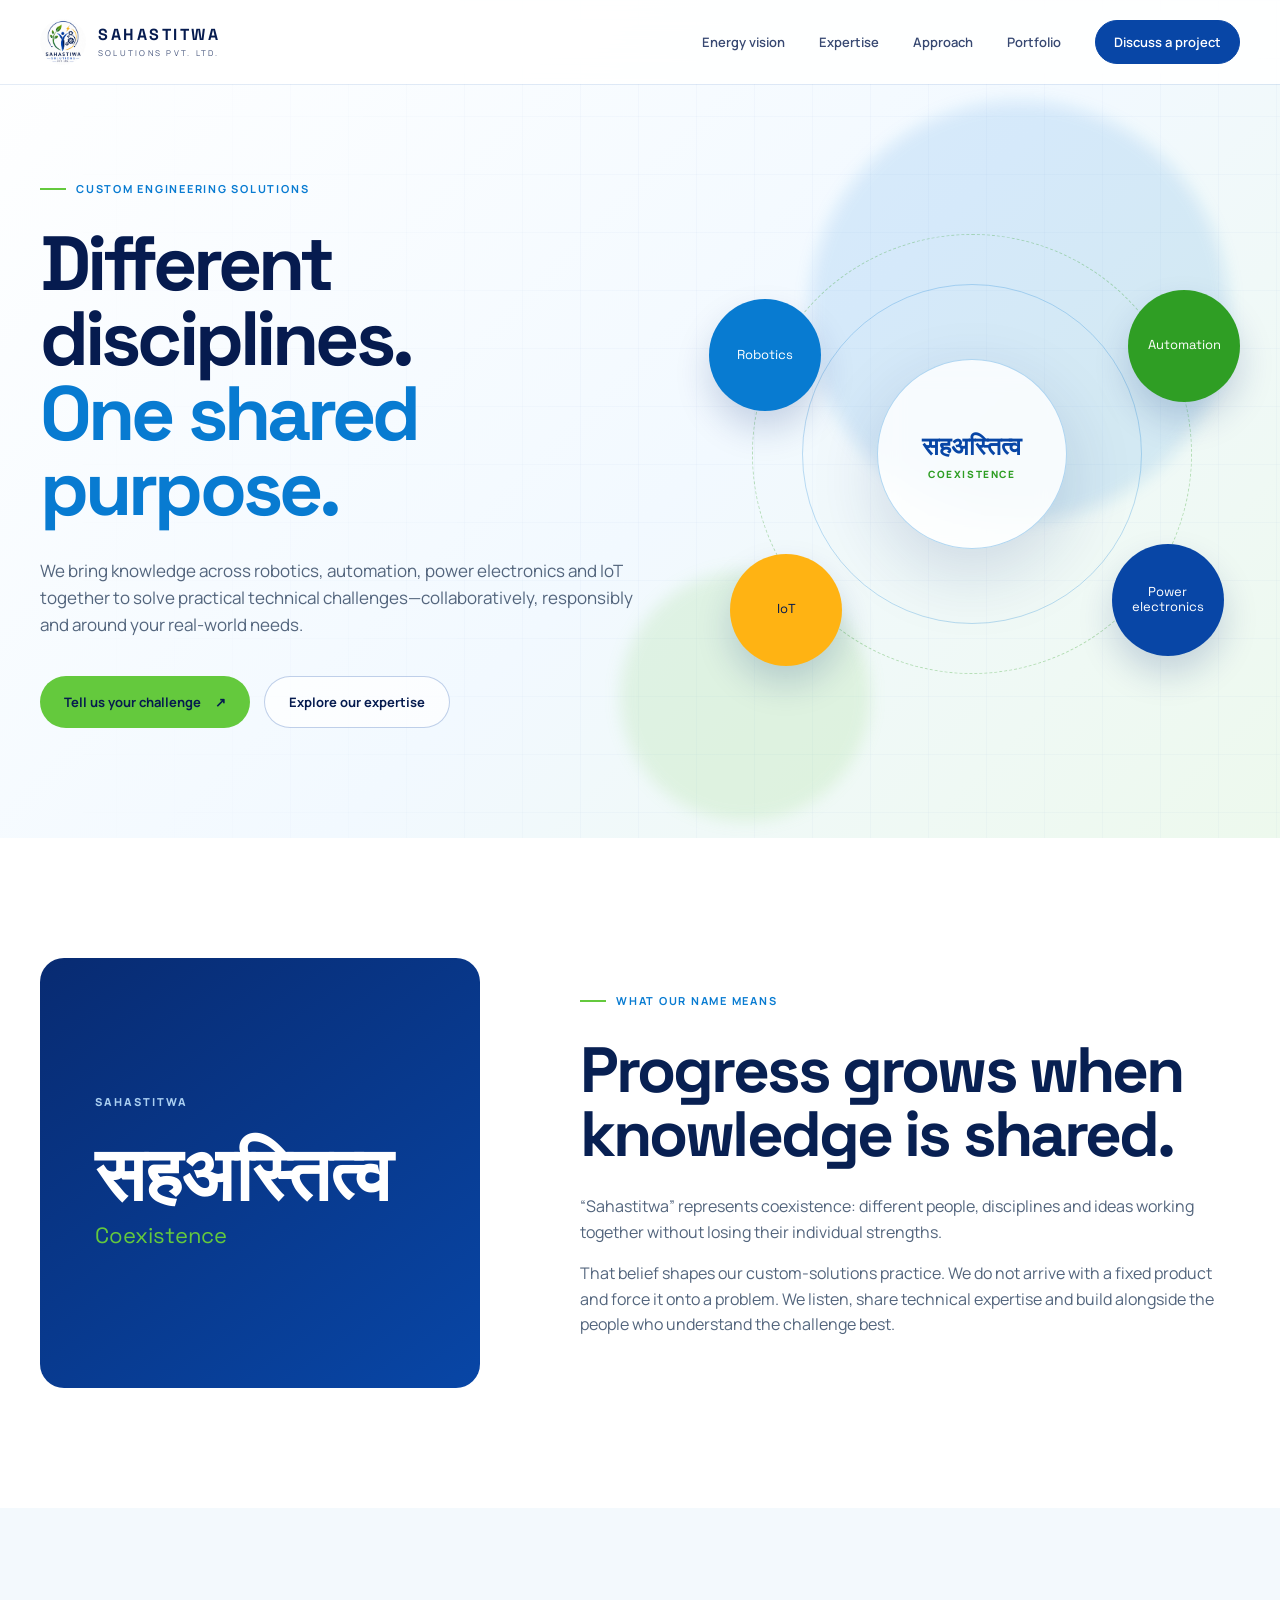
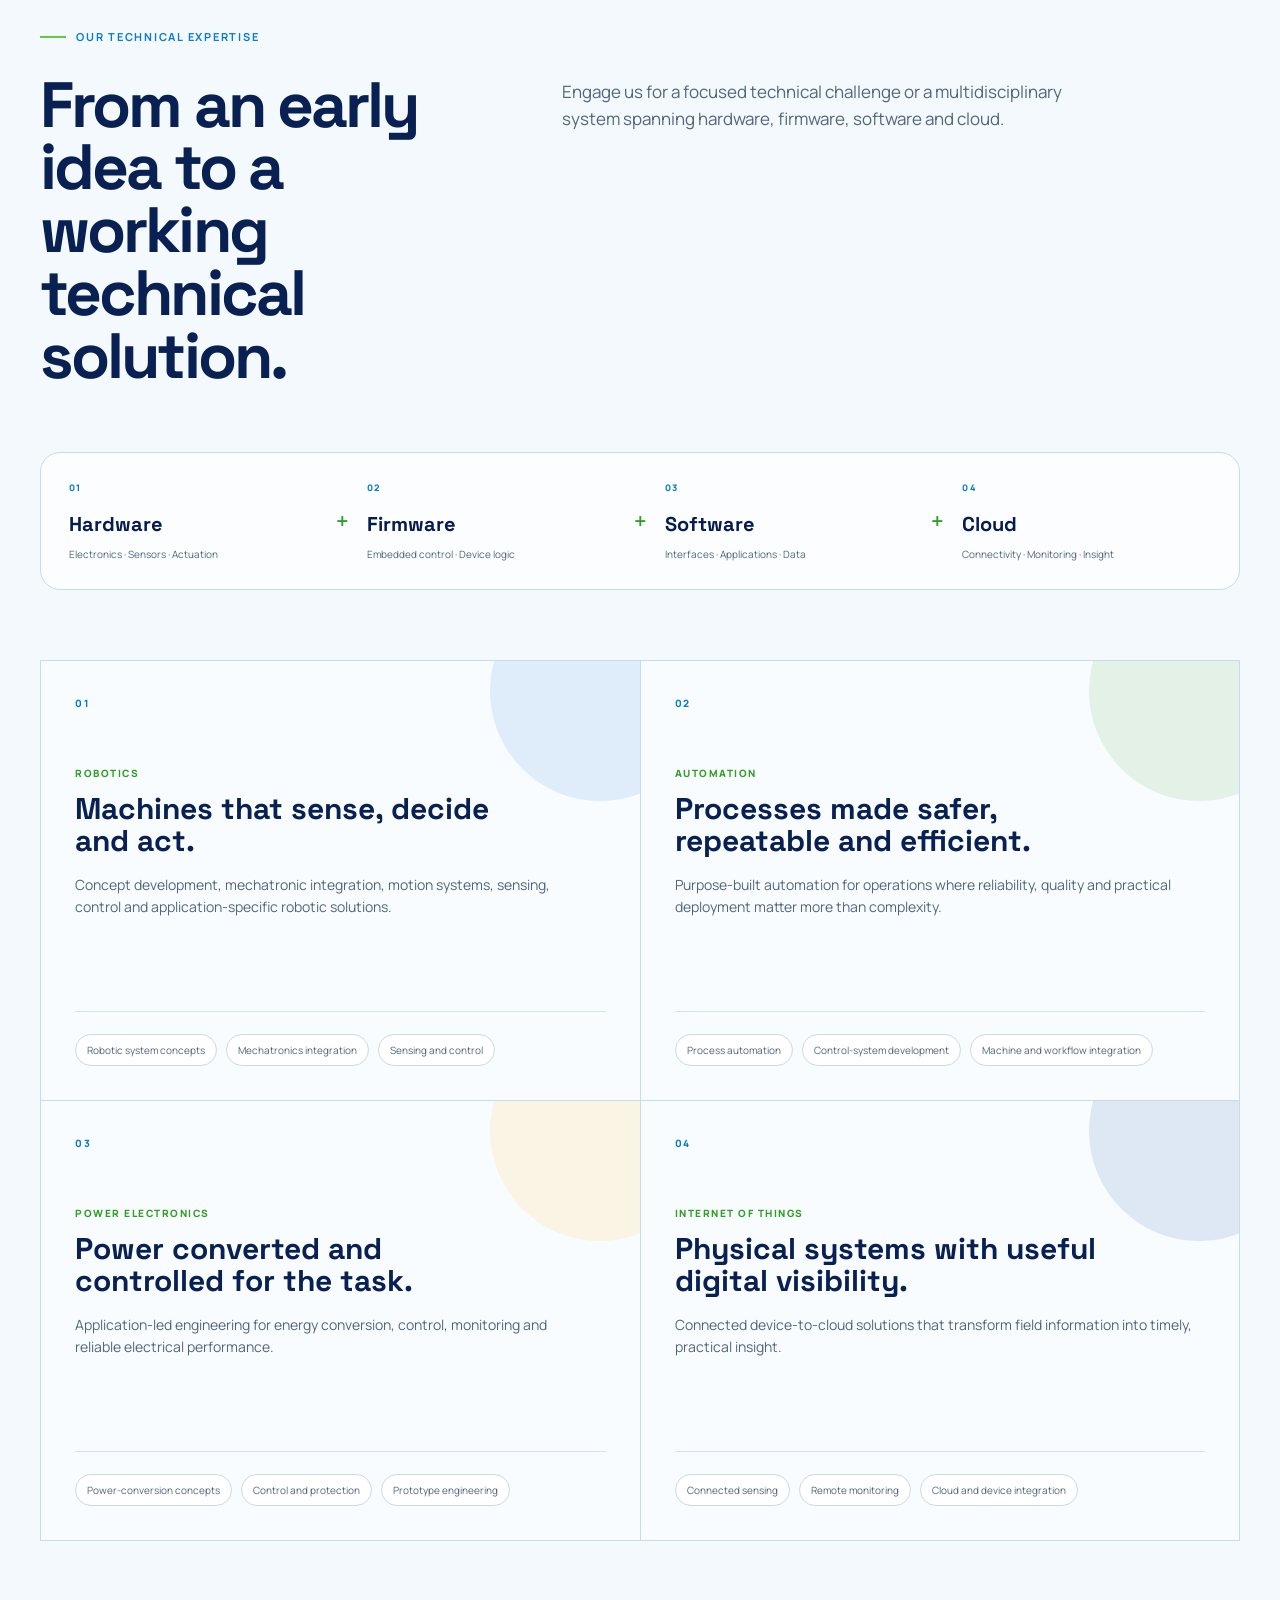
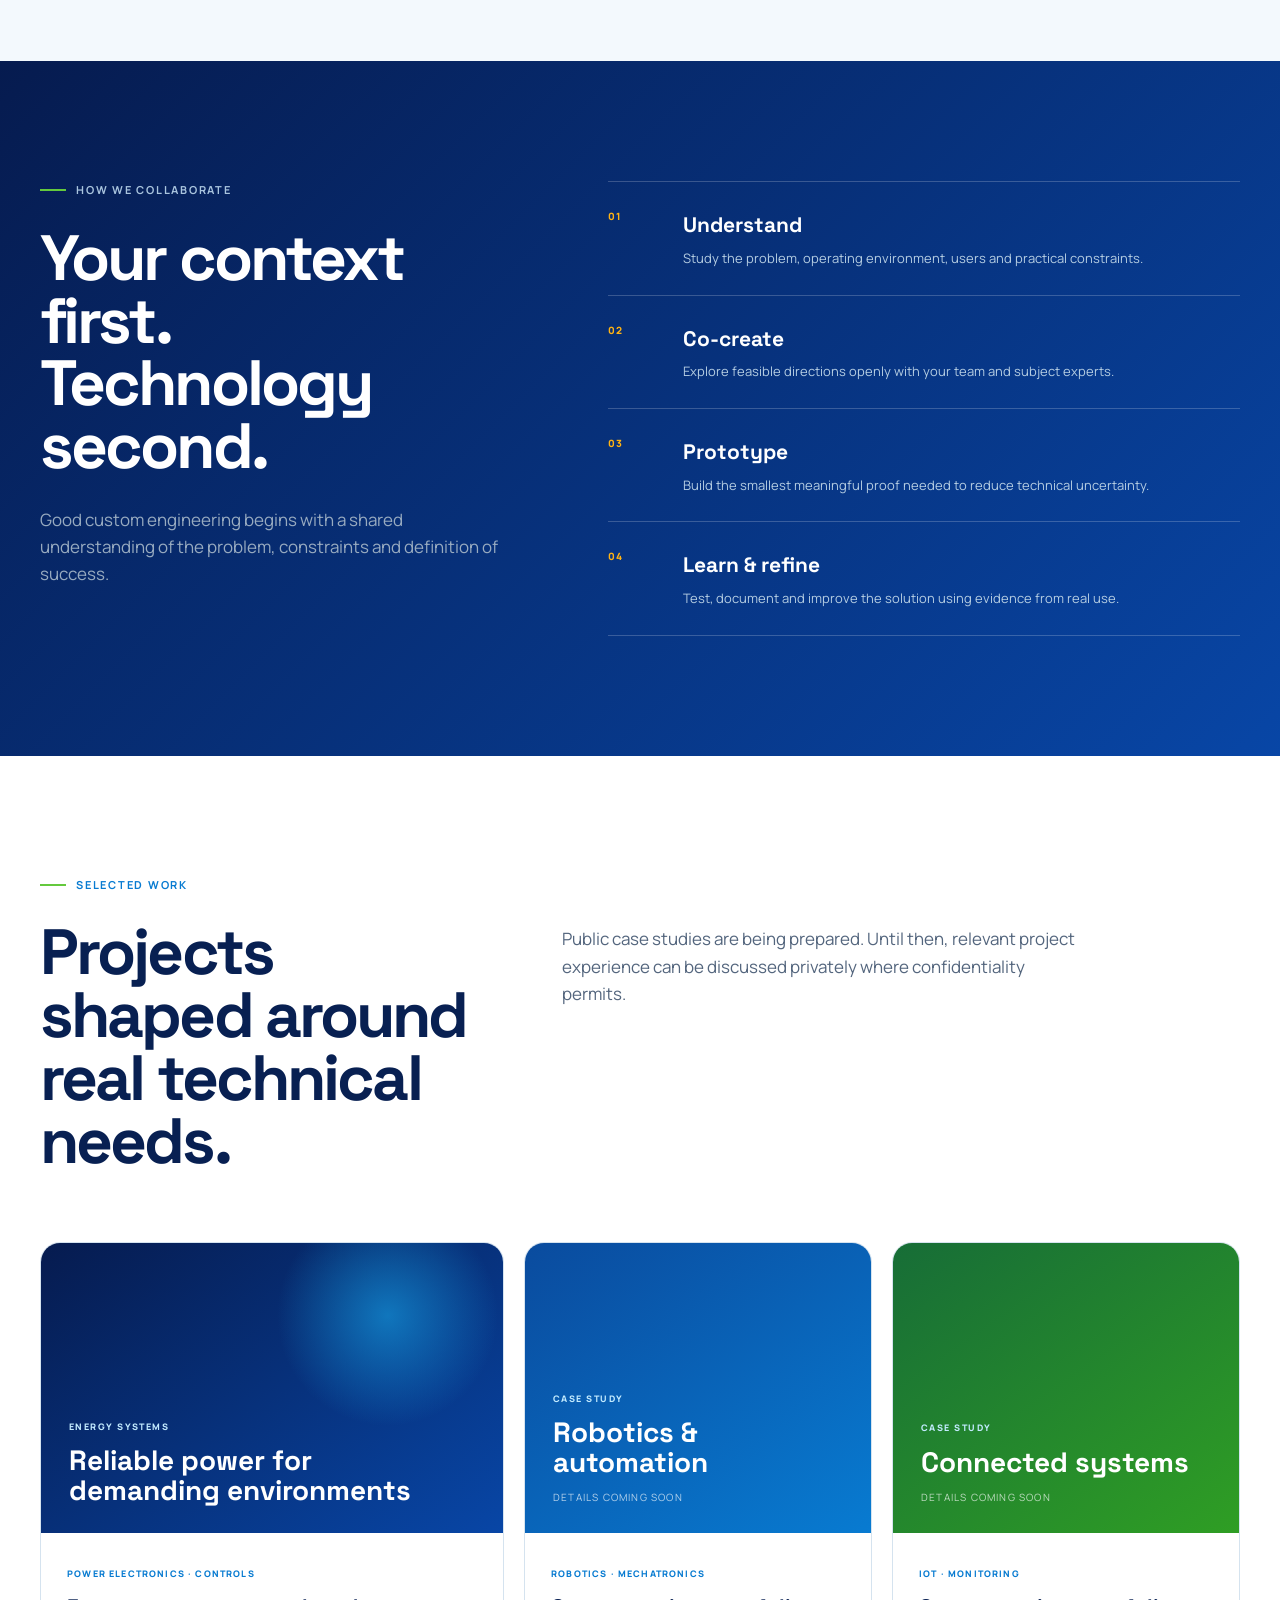
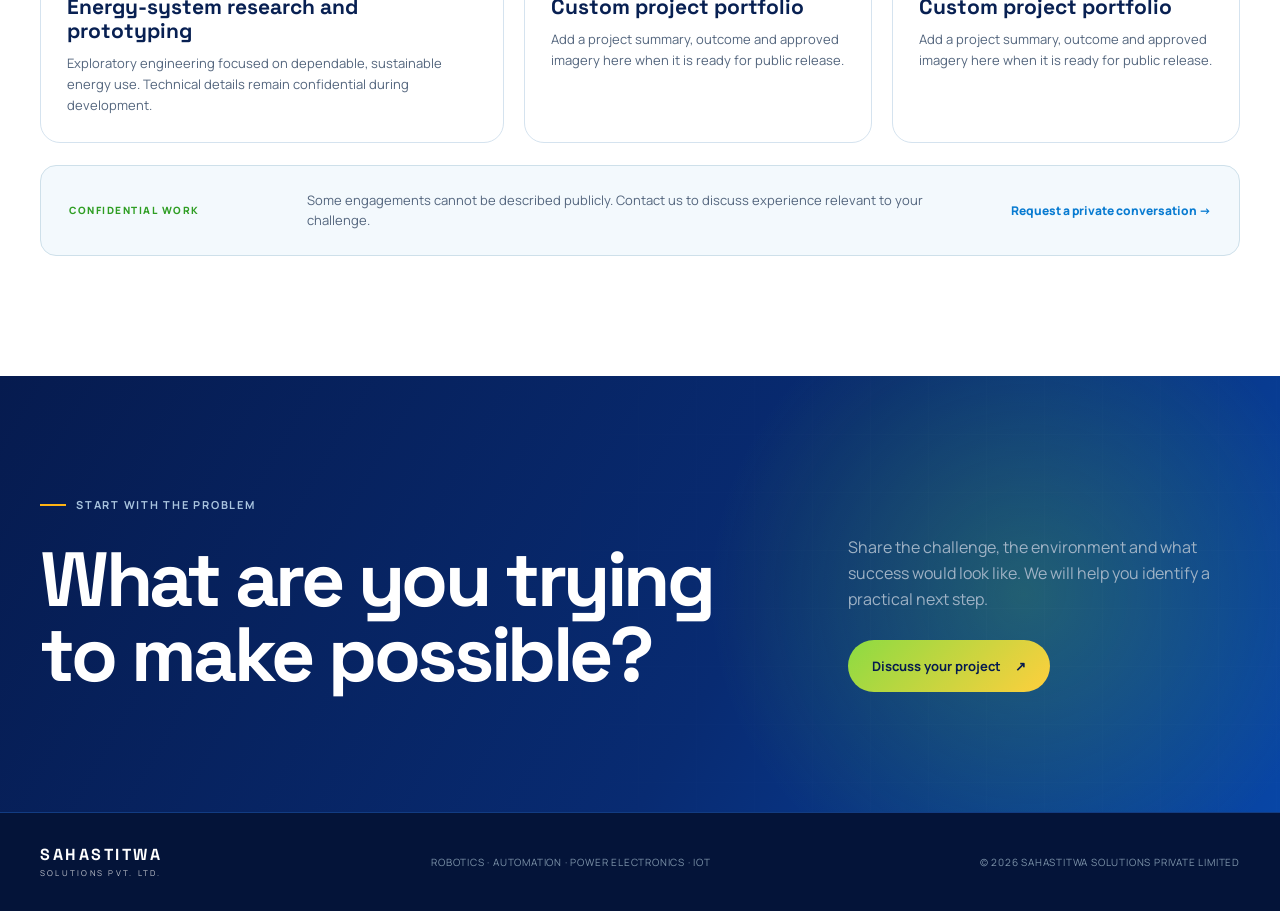
==== custom-solutions.html @ 740a3721 "Initial site" ====
<!doctype html>
<html lang="en">
<head>
  <meta charset="utf-8">
  <meta name="viewport" content="width=device-width, initial-scale=1">
  <meta name="description" content="Custom engineering solutions from Sahastitwa Solutions across robotics, automation, power electronics and IoT.">
  <meta name="theme-color" content="#0846a6">
  <title>Custom Solutions | Sahastitwa Solutions</title>
  <link rel="icon" href="assets/sahastitwa-logo.png">
  <link rel="preconnect" href="https://fonts.googleapis.com">
  <link rel="preconnect" href="https://fonts.gstatic.com" crossorigin>
  <link href="https://fonts.googleapis.com/css2?family=Manrope:wght@400;500;600;700;800&family=Space+Grotesk:wght@500;600;700&display=swap" rel="stylesheet">
  <link rel="stylesheet" href="styles.css">
</head>
<body class="solutions-page">
  <a class="skip-link" href="#main">Skip to content</a>

  <header class="site-header scrolled" data-header>
    <a class="brand" href="index.html" aria-label="Sahastitwa Solutions home">
      <img src="assets/sahastitwa-logo.png" alt="Sahastitwa Solutions logo">
      <span><strong>Sahastitwa</strong><small>Solutions Pvt. Ltd.</small></span>
    </a>
    <button class="menu-button" type="button" aria-expanded="false" aria-controls="site-nav" data-menu-button>
      <span></span><span></span><span></span><span class="sr-only">Open navigation</span>
    </button>
    <nav id="site-nav" class="site-nav" aria-label="Primary navigation" data-nav>
      <a href="index.html">Energy vision</a>
      <a href="#expertise">Expertise</a>
      <a href="#approach">Approach</a>
      <a href="#portfolio">Portfolio</a>
      <a class="nav-cta" href="#contact">Discuss a project</a>
    </nav>
  </header>

  <main id="main">
    <section class="solutions-hero">
      <div class="solutions-grid" aria-hidden="true"></div>
      <div class="solutions-glow glow-blue" aria-hidden="true"></div>
      <div class="solutions-glow glow-green" aria-hidden="true"></div>
      <div class="container solutions-hero-layout">
        <div class="reveal">
          <p class="eyebrow dark"><span></span> Custom engineering solutions</p>
          <h1>Different disciplines.<br><em>One shared purpose.</em></h1>
          <p class="solutions-intro">We bring knowledge across robotics, automation, power electronics and IoT together to solve practical technical challenges—collaboratively, responsibly and around your real-world needs.</p>
          <div class="hero-actions">
            <a class="button button-primary" href="#contact">Tell us your challenge <span aria-hidden="true">↗</span></a>
            <a class="button solutions-outline" href="#expertise">Explore our expertise</a>
          </div>
        </div>
        <div class="coexistence-mark reveal" aria-label="Four areas of technical expertise working together">
          <div class="coexistence-center"><strong>सहअस्तित्व</strong><span>Coexistence</span></div>
          <div class="discipline discipline-one">Robotics</div>
          <div class="discipline discipline-two">Automation</div>
          <div class="discipline discipline-three">Power<br>electronics</div>
          <div class="discipline discipline-four">IoT</div>
          <div class="coexistence-ring ring-one"></div>
          <div class="coexistence-ring ring-two"></div>
        </div>
      </div>
    </section>

    <section class="meaning-section section">
      <div class="container meaning-layout">
        <div class="meaning-word reveal">
          <span>Sahastitwa</span>
          <strong>सहअस्तित्व</strong>
          <small>Coexistence</small>
        </div>
        <div class="meaning-copy reveal">
          <p class="eyebrow dark"><span></span> What our name means</p>
          <h2>Progress grows when knowledge is shared.</h2>
          <p>“Sahastitwa” represents coexistence: different people, disciplines and ideas working together without losing their individual strengths.</p>
          <p>That belief shapes our custom-solutions practice. We do not arrive with a fixed product and force it onto a problem. We listen, share technical expertise and build alongside the people who understand the challenge best.</p>
        </div>
      </div>
    </section>

    <section class="expertise-section section" id="expertise">
      <div class="container">
        <div class="section-heading reveal">
          <p class="eyebrow dark"><span></span> Our technical expertise</p>
          <h2>From an early idea to a working technical solution.</h2>
          <p>Engage us for a focused technical challenge or a multidisciplinary system spanning hardware, firmware, software and cloud.</p>
        </div>

        <div class="delivery-stack reveal" aria-label="End-to-end engineering capabilities">
          <div><span>01</span><strong>Hardware</strong><small>Electronics · Sensors · Actuation</small></div>
          <i aria-hidden="true">+</i>
          <div><span>02</span><strong>Firmware</strong><small>Embedded control · Device logic</small></div>
          <i aria-hidden="true">+</i>
          <div><span>03</span><strong>Software</strong><small>Interfaces · Applications · Data</small></div>
          <i aria-hidden="true">+</i>
          <div><span>04</span><strong>Cloud</strong><small>Connectivity · Monitoring · Insight</small></div>
        </div>

        <div class="expertise-grid">
          <article class="expertise-card robotics reveal">
            <span class="expertise-number">01</span>
            <div><p class="expertise-label">Robotics</p><h3>Machines that sense, decide and act.</h3><p>Concept development, mechatronic integration, motion systems, sensing, control and application-specific robotic solutions.</p></div>
            <ul><li>Robotic system concepts</li><li>Mechatronics integration</li><li>Sensing and control</li></ul>
          </article>
          <article class="expertise-card automation reveal">
            <span class="expertise-number">02</span>
            <div><p class="expertise-label">Automation</p><h3>Processes made safer, repeatable and efficient.</h3><p>Purpose-built automation for operations where reliability, quality and practical deployment matter more than complexity.</p></div>
            <ul><li>Process automation</li><li>Control-system development</li><li>Machine and workflow integration</li></ul>
          </article>
          <article class="expertise-card power reveal">
            <span class="expertise-number">03</span>
            <div><p class="expertise-label">Power electronics</p><h3>Power converted and controlled for the task.</h3><p>Application-led engineering for energy conversion, control, monitoring and reliable electrical performance.</p></div>
            <ul><li>Power-conversion concepts</li><li>Control and protection</li><li>Prototype engineering</li></ul>
          </article>
          <article class="expertise-card iot reveal">
            <span class="expertise-number">04</span>
            <div><p class="expertise-label">Internet of Things</p><h3>Physical systems with useful digital visibility.</h3><p>Connected device-to-cloud solutions that transform field information into timely, practical insight.</p></div>
            <ul><li>Connected sensing</li><li>Remote monitoring</li><li>Cloud and device integration</li></ul>
          </article>
        </div>
      </div>
    </section>

    <section class="approach-section section" id="approach">
      <div class="container approach-layout">
        <div class="section-heading light reveal">
          <p class="eyebrow"><span></span> How we collaborate</p>
          <h2>Your context first. Technology second.</h2>
          <p>Good custom engineering begins with a shared understanding of the problem, constraints and definition of success.</p>
        </div>
        <ol class="approach-steps">
          <li class="reveal"><span>01</span><div><h3>Understand</h3><p>Study the problem, operating environment, users and practical constraints.</p></div></li>
          <li class="reveal"><span>02</span><div><h3>Co-create</h3><p>Explore feasible directions openly with your team and subject experts.</p></div></li>
          <li class="reveal"><span>03</span><div><h3>Prototype</h3><p>Build the smallest meaningful proof needed to reduce technical uncertainty.</p></div></li>
          <li class="reveal"><span>04</span><div><h3>Learn & refine</h3><p>Test, document and improve the solution using evidence from real use.</p></div></li>
        </ol>
      </div>
    </section>

    <section class="portfolio-section section" id="portfolio">
      <div class="container">
        <div class="section-heading reveal">
          <p class="eyebrow dark"><span></span> Selected work</p>
          <h2>Projects shaped around real technical needs.</h2>
          <p>Public case studies are being prepared. Until then, relevant project experience can be discussed privately where confidentiality permits.</p>
        </div>

        <div class="portfolio-grid">
          <article class="portfolio-card portfolio-energy reveal">
            <div class="portfolio-visual"><span>Energy systems</span><strong>Reliable power for demanding environments</strong></div>
            <div class="portfolio-copy"><span>Power electronics · Controls</span><h3>Energy-system research and prototyping</h3><p>Exploratory engineering focused on dependable, sustainable energy use. Technical details remain confidential during development.</p></div>
          </article>
          <article class="portfolio-card reveal">
            <div class="portfolio-placeholder"><span>Case study</span><strong>Robotics & automation</strong><small>Details coming soon</small></div>
            <div class="portfolio-copy"><span>Robotics · Mechatronics</span><h3>Custom project portfolio</h3><p>Add a project summary, outcome and approved imagery here when it is ready for public release.</p></div>
          </article>
          <article class="portfolio-card reveal">
            <div class="portfolio-placeholder green"><span>Case study</span><strong>Connected systems</strong><small>Details coming soon</small></div>
            <div class="portfolio-copy"><span>IoT · Monitoring</span><h3>Custom project portfolio</h3><p>Add a project summary, outcome and approved imagery here when it is ready for public release.</p></div>
          </article>
        </div>

        <div class="portfolio-note reveal"><span>Confidential work</span><p>Some engagements cannot be described publicly. Contact us to discuss experience relevant to your challenge.</p><a href="#contact">Request a private conversation →</a></div>
      </div>
    </section>

    <section class="contact section" id="contact">
      <div class="contact-grid" aria-hidden="true"></div>
      <div class="container contact-layout reveal">
        <div><p class="eyebrow"><span></span> Start with the problem</p><h2>What are you trying to make possible?</h2></div>
        <div class="contact-action"><p>Share the challenge, the environment and what success would look like. We will help you identify a practical next step.</p><a class="button button-primary" href="mailto:contact@sahastitwasolutions.com?subject=Custom%20Solutions%20Enquiry">Discuss your project <span aria-hidden="true">↗</span></a></div>
      </div>
    </section>
  </main>

  <footer class="site-footer">
    <div class="container">
      <a class="brand footer-brand" href="index.html"><span><strong>Sahastitwa</strong><small>Solutions Pvt. Ltd.</small></span></a>
      <p>Robotics · Automation · Power electronics · IoT</p>
      <p>© <span data-year></span> Sahastitwa Solutions Private Limited</p>
    </div>
  </footer>
  <script src="script.js"></script>
</body>
</html>
---- styles.css ----
:root {
  --navy-950: #031126;
  --navy-900: #061b3a;
  --navy-800: #08285a;
  --blue: #087bc1;
  --blue-bright: #21a8ef;
  --green: #45ad2b;
  --green-bright: #76dc55;
  --gold: #ffb318;
  --ink: #101b2d;
  --slate: #5d6879;
  --line: #dce4ea;
  --ice: #f4f8fb;
  --white: #ffffff;
  --max-width: 1200px;
  --radius: 24px;
}

* { box-sizing: border-box; }
html { scroll-behavior: smooth; }
body {
  margin: 0;
  color: var(--ink);
  background: var(--white);
  font-family: "Manrope", sans-serif;
  line-height: 1.6;
  -webkit-font-smoothing: antialiased;
}
img { max-width: 100%; display: block; }
a { color: inherit; }
button, a { -webkit-tap-highlight-color: transparent; }
.container { width: min(calc(100% - 48px), var(--max-width)); margin-inline: auto; }
.section { padding: 120px 0; }
.sr-only { position: absolute; width: 1px; height: 1px; overflow: hidden; clip: rect(0,0,0,0); }
.skip-link { position: fixed; left: 16px; top: -80px; z-index: 100; padding: 10px 16px; background: white; color: var(--navy-950); border-radius: 8px; }
.skip-link:focus { top: 16px; }

.site-header {
  position: fixed;
  z-index: 50;
  top: 0;
  left: 0;
  right: 0;
  height: 84px;
  padding: 0 max(24px, calc((100vw - var(--max-width)) / 2));
  display: flex;
  align-items: center;
  justify-content: space-between;
  color: white;
  transition: background .3s ease, box-shadow .3s ease, height .3s ease;
}
.site-header.scrolled { height: 72px; background: rgba(3,17,38,.9); backdrop-filter: blur(18px); box-shadow: 0 1px rgba(255,255,255,.1); }
.brand { display: inline-flex; align-items: center; gap: 12px; text-decoration: none; text-transform: uppercase; letter-spacing: .08em; }
.brand img { width: 46px; height: 46px; object-fit: cover; object-position: 50% 22%; border-radius: 50%; background: white; }
.brand span { display: flex; flex-direction: column; line-height: 1.05; }
.brand strong { font-family: "Space Grotesk", sans-serif; font-size: 16px; letter-spacing: .16em; }
.brand small { margin-top: 5px; font-size: 8px; letter-spacing: .28em; opacity: .75; }
.site-nav { display: flex; align-items: center; gap: 34px; }
.site-nav a { font-size: 13px; font-weight: 600; text-decoration: none; opacity: .8; transition: opacity .2s ease; }
.site-nav a:hover, .site-nav a:focus-visible { opacity: 1; }
.site-nav .nav-cta { padding: 11px 18px; border: 1px solid rgba(255,255,255,.35); border-radius: 999px; opacity: 1; }
.menu-button { display: none; width: 44px; height: 44px; border: 0; background: transparent; color: white; padding: 10px; }
.menu-button > span:not(.sr-only) { display: block; width: 22px; height: 1px; margin: 5px auto; background: currentColor; }

.hero {
  position: relative;
  min-height: 820px;
  padding: 164px 0 50px;
  overflow: hidden;
  color: white;
  background: radial-gradient(circle at 73% 45%, #0b3974 0, var(--navy-900) 34%, var(--navy-950) 72%);
}
.hero-grid, .contact-grid {
  position: absolute;
  inset: 0;
  opacity: .12;
  background-image: linear-gradient(rgba(255,255,255,.12) 1px, transparent 1px), linear-gradient(90deg, rgba(255,255,255,.12) 1px, transparent 1px);
  background-size: 58px 58px;
  mask-image: linear-gradient(to right, transparent, black 40%, black);
}
.hero-glow { position: absolute; border-radius: 50%; filter: blur(2px); pointer-events: none; }
.hero-glow-blue { width: 420px; height: 420px; right: 7%; top: 18%; background: rgba(28,157,233,.18); box-shadow: 0 0 150px rgba(28,157,233,.3); }
.hero-glow-green { width: 240px; height: 240px; right: 28%; bottom: 0; background: rgba(69,173,43,.1); box-shadow: 0 0 120px rgba(69,173,43,.18); }
.hero-layout { position: relative; display: grid; grid-template-columns: 1.06fr .94fr; align-items: center; gap: 40px; }
.hero-copy { position: relative; z-index: 2; }
.eyebrow { display: flex; align-items: center; gap: 10px; margin: 0 0 28px; color: #a9c4de; font-size: 11px; font-weight: 700; letter-spacing: .16em; text-transform: uppercase; }
.eyebrow span { width: 26px; height: 2px; background: var(--green-bright); }
.eyebrow.dark { color: var(--blue); }
.hero h1, .section-heading h2, .about-copy h2, .contact h2 { margin: 0; font-family: "Space Grotesk", sans-serif; letter-spacing: -.045em; line-height: .98; }
.hero h1 { max-width: 760px; font-size: clamp(52px, 6.2vw, 88px); font-weight: 600; }
.hero h1 em { color: var(--blue-bright); font-style: normal; }
.hero-intro { max-width: 650px; margin: 30px 0 0; color: #b9c9da; font-size: 17px; }
.hero-actions { display: flex; flex-wrap: wrap; gap: 14px; margin-top: 38px; }
.button { display: inline-flex; align-items: center; justify-content: center; gap: 14px; min-height: 52px; padding: 0 24px; border-radius: 999px; font-size: 13px; font-weight: 700; text-decoration: none; transition: transform .2s ease, background .2s ease, border-color .2s ease; }
.button:hover { transform: translateY(-2px); }
.button-primary { color: var(--navy-950); background: var(--green-bright); }
.button-primary:hover { background: #8dea70; }
.button-ghost { color: white; border: 1px solid rgba(255,255,255,.25); }
.button-ghost:hover { border-color: rgba(255,255,255,.7); }
.development-note { margin-top: 26px; color: #8098b1; font-size: 11px; letter-spacing: .08em; text-transform: uppercase; }

.coming-soon-label { display: inline-flex; margin-bottom: 22px; padding: 8px 14px; border: 1px solid rgba(118,220,85,.38); border-radius: 999px; color: var(--green-bright); background: rgba(118,220,85,.08); font-size: 10px; font-weight: 800; letter-spacing: .18em; text-transform: uppercase; }
.future-visual { position: relative; height: 520px; min-width: 0; }
.future-ring { position: absolute; left: 50%; top: 50%; border-radius: 50%; transform: translate(-50%,-50%); }
.ring-a { width: 450px; height: 450px; border: 1px solid rgba(85,178,229,.2); animation: rotate 42s linear infinite; }
.ring-b { width: 350px; height: 350px; border: 1px dashed rgba(118,220,85,.24); animation: rotate 30s linear infinite reverse; }
.ring-c { width: 250px; height: 250px; background: radial-gradient(circle, rgba(28,157,233,.18), transparent 68%); box-shadow: 0 0 100px rgba(28,157,233,.15); }
.future-core { position: absolute; z-index: 2; left: 50%; top: 50%; width: 190px; height: 190px; transform: translate(-50%,-50%); display: grid; place-content: center; text-align: center; border: 1px solid rgba(120,205,244,.4); border-radius: 50%; background: rgba(5,27,58,.75); backdrop-filter: blur(16px); box-shadow: inset 0 0 45px rgba(35,164,232,.18), 0 0 65px rgba(35,164,232,.14); }
.future-core span { font-family: "Space Grotesk", sans-serif; font-size: 68px; line-height: .9; color: white; }
.future-core small { margin-top: 14px; color: #8fabc5; font-size: 9px; letter-spacing: .12em; text-transform: uppercase; }
.future-dot { position: absolute; width: 12px; height: 12px; border-radius: 50%; background: var(--green-bright); box-shadow: 0 0 18px var(--green-bright); animation: pulse 2.8s ease-in-out infinite; }
.dot-a { left: 15%; top: 31%; }
.dot-b { right: 12%; top: 43%; animation-delay: .8s; }
.dot-c { left: 46%; bottom: 4%; animation-delay: 1.5s; }

.energy-visual { position: relative; height: 520px; min-width: 0; }
.visual-core { position: absolute; z-index: 3; left: 50%; top: 50%; width: 230px; height: 230px; transform: translate(-50%,-50%); display: flex; flex-direction: column; align-items: center; justify-content: center; text-align: center; border: 1px solid rgba(111,216,255,.4); border-radius: 50%; background: radial-gradient(circle at 40% 30%, rgba(47,157,225,.42), rgba(5,23,51,.92) 65%); box-shadow: inset 0 0 50px rgba(30,162,235,.2), 0 0 80px rgba(14,128,206,.2); }
.core-label { margin-bottom: 12px; color: var(--green-bright); font-size: 10px; font-weight: 800; letter-spacing: .28em; }
.visual-core strong { font-family: "Space Grotesk", sans-serif; font-size: 25px; line-height: 1.08; }
.visual-core small { margin-top: 12px; color: #8fadca; font-size: 9px; letter-spacing: .08em; text-transform: uppercase; }
.visual-orbit { position: absolute; left: 50%; top: 50%; border: 1px solid rgba(100,192,241,.2); border-radius: 50%; transform: translate(-50%,-50%); }
.orbit-one { width: 370px; height: 370px; }
.orbit-two { width: 490px; height: 490px; border-style: dashed; animation: rotate 40s linear infinite; }
.visual-node { position: absolute; z-index: 4; min-width: 122px; padding: 15px 17px; border: 1px solid rgba(255,255,255,.15); border-radius: 16px; background: rgba(6,27,58,.72); backdrop-filter: blur(12px); box-shadow: 0 16px 38px rgba(0,0,0,.18); }
.visual-node span { display: block; margin-bottom: 8px; color: var(--green-bright); font-size: 9px; letter-spacing: .18em; }
.visual-node strong { font-family: "Space Grotesk", sans-serif; font-size: 14px; line-height: 1.2; }
.node-renewable { left: 0; top: 15%; }
.node-storage { right: -10px; top: 18%; }
.node-load { right: 4%; bottom: 10%; }
.energy-pulse { position: absolute; z-index: 5; width: 10px; height: 10px; border-radius: 50%; background: var(--green-bright); box-shadow: 0 0 14px var(--green-bright); }
.pulse-one { left: 20%; top: 34%; animation: pulse 2.6s ease-in-out infinite; }
.pulse-two { right: 20%; bottom: 28%; animation: pulse 2.6s .8s ease-in-out infinite; }
@keyframes rotate { to { transform: translate(-50%,-50%) rotate(360deg); } }
@keyframes pulse { 50% { transform: scale(1.8); opacity: .45; } }
.hero-footer { position: relative; display: flex; align-items: center; gap: 18px; margin-top: 50px; color: #718ba7; font-size: 10px; text-transform: uppercase; letter-spacing: .14em; }
.hero-footer .scroll-line { width: 100px; height: 1px; background: #3a5876; }
.hero-footer p { margin-left: auto; color: #89a1b9; text-align: right; line-height: 1.55; }

.section-heading { display: grid; grid-template-columns: 1fr 1.5fr; column-gap: 70px; align-items: start; }
.section-heading .eyebrow { grid-column: 1 / -1; }
.section-heading h2, .about-copy h2 { font-size: clamp(40px, 5vw, 66px); }
.section-heading > p:last-child { max-width: 520px; margin: 4px 0 0; color: var(--slate); font-size: 17px; }
.problem-list { margin-top: 72px; border-top: 1px solid var(--line); }
.problem-row { display: grid; grid-template-columns: 80px .8fr 1.3fr; gap: 30px; align-items: start; padding: 34px 0; border-bottom: 1px solid var(--line); }
.row-number { color: var(--blue); font-size: 11px; font-weight: 800; letter-spacing: .12em; }
.problem-row h3 { margin: 0; font-family: "Space Grotesk", sans-serif; font-size: 25px; line-height: 1.2; }
.problem-row p { max-width: 650px; margin: 0; color: var(--slate); }

.solution { color: white; background: var(--navy-950); }
.vision-section { position: relative; overflow: hidden; color: white; background: var(--navy-950); }
.vision-grid { position: absolute; inset: 0; opacity: .08; background-image: linear-gradient(rgba(255,255,255,.12) 1px, transparent 1px), linear-gradient(90deg, rgba(255,255,255,.12) 1px, transparent 1px); background-size: 58px 58px; mask-image: linear-gradient(to left, black, transparent 75%); }
.vision-layout { position: relative; display: grid; grid-template-columns: .9fr 1.1fr; gap: 100px; }
.outcome-list { border-top: 1px solid #274866; }
.outcome { display: grid; grid-template-columns: 54px 1fr; gap: 22px; padding: 28px 0; border-bottom: 1px solid #274866; }
.outcome > span { color: var(--green-bright); font-size: 10px; font-weight: 800; letter-spacing: .16em; }
.outcome h3 { margin: 0 0 8px; font-family: "Space Grotesk", sans-serif; font-size: 22px; }
.outcome p { margin: 0; color: #91a8bd; font-size: 14px; }
.audience-section { background: var(--ice); }
.audience-line { display: flex; align-items: center; justify-content: space-between; gap: 20px; margin-top: 70px; padding: 30px 0; border-top: 1px solid #cbd6de; border-bottom: 1px solid #cbd6de; }
.audience-line span { font-family: "Space Grotesk", sans-serif; font-size: 15px; font-weight: 600; }
.audience-line i { width: 5px; height: 5px; flex: 0 0 5px; border-radius: 50%; background: var(--green); }
.solution-layout { display: grid; grid-template-columns: .9fr 1.1fr; gap: 100px; }
.section-heading.light { display: block; }
.section-heading.light h2 { margin-bottom: 28px; }
.section-heading.light > p:last-child { color: #98abc0; }
.solution-stack { position: relative; }
.solution-stack article { position: relative; z-index: 2; display: grid; grid-template-columns: 64px 1fr; gap: 22px; padding: 0 0 34px; }
.solution-stack article:last-child { padding-bottom: 0; }
.solution-stack article > span { display: grid; place-items: center; width: 42px; height: 42px; border: 1px solid #2f5275; border-radius: 50%; color: var(--green-bright); background: var(--navy-950); font-size: 10px; }
.solution-stack h3 { margin: 2px 0 8px; font-family: "Space Grotesk", sans-serif; font-size: 22px; }
.solution-stack p { margin: 0; color: #8fa3b8; font-size: 14px; }
.stack-line { position: absolute; left: 20px; top: 25px; bottom: 25px; width: 1px; background: #234566; }
.umer-panel { display: grid; grid-template-columns: .9fr 1.3fr .5fr; gap: 55px; align-items: end; margin-top: 100px; padding: 48px; border: 1px solid #24476a; border-radius: var(--radius); background: linear-gradient(130deg, rgba(10,46,94,.78), rgba(4,20,44,.9)); }
.umer-panel h3 { margin: 0; font-family: "Space Grotesk", sans-serif; font-size: 35px; line-height: 1.05; }
.umer-panel > p { margin: 0; color: #9bb0c5; }
.umer-spec { border-left: 1px solid #315474; padding-left: 38px; }
.umer-spec strong { display: block; color: var(--green-bright); font-family: "Space Grotesk", sans-serif; font-size: 55px; line-height: 1; }
.umer-spec strong small { font-size: 18px; }
.umer-spec span { display: block; margin-top: 10px; color: #9bb0c5; font-size: 11px; text-transform: uppercase; letter-spacing: .12em; }

.applications { background: var(--ice); }
.applications .section-heading { grid-template-columns: .8fr 1.6fr; }
.application-grid { display: grid; grid-template-columns: repeat(3,1fr); margin-top: 70px; border-top: 1px solid #cad5dd; border-left: 1px solid #cad5dd; }
.application-card { min-height: 330px; padding: 28px; display: flex; flex-direction: column; justify-content: space-between; border-right: 1px solid #cad5dd; border-bottom: 1px solid #cad5dd; }
.application-card.featured { position: relative; grid-column: span 2; color: white; background: linear-gradient(135deg, var(--navy-800), #075c91); overflow: hidden; }
.application-card.featured::after { content: ""; position: absolute; right: -80px; bottom: -120px; width: 320px; height: 320px; border: 1px solid rgba(115,220,84,.35); border-radius: 50%; box-shadow: 0 0 0 50px rgba(115,220,84,.05), 0 0 0 100px rgba(115,220,84,.03); }
.card-index { position: relative; z-index: 2; color: var(--blue); font-size: 10px; font-weight: 800; letter-spacing: .16em; }
.featured .card-index { color: var(--green-bright); }
.application-card div { position: relative; z-index: 2; }
.application-card div > p:first-child { color: var(--green-bright); font-size: 10px; font-weight: 800; text-transform: uppercase; letter-spacing: .15em; }
.application-card h3 { max-width: 460px; margin: 0 0 14px; font-family: "Space Grotesk", sans-serif; font-size: 27px; line-height: 1.1; }
.application-card p { margin: 0; color: var(--slate); font-size: 14px; }
.application-card.featured p { max-width: 570px; color: #b8cee2; }
.card-arrow { position: absolute; right: 28px; top: 24px; font-size: 22px; color: var(--green-bright); }

.value { color: white; background: linear-gradient(135deg, #075785, #07325f 50%, #081d3b); }
.value-layout { display: grid; grid-template-columns: 1fr 1fr; gap: 80px; }
.value-grid { display: grid; grid-template-columns: 1fr 1fr; }
.value-grid article { min-height: 190px; padding: 24px; border-left: 1px solid rgba(255,255,255,.14); border-top: 1px solid rgba(255,255,255,.14); }
.value-grid strong { display: block; margin-bottom: 14px; font-family: "Space Grotesk", sans-serif; font-size: 20px; }
.value-grid p { margin: 0; color: #aac2d5; font-size: 13px; }

.about-layout { display: grid; grid-template-columns: .8fr 1.2fr; gap: 100px; align-items: center; }
.about-mark { position: relative; display: grid; place-items: center; min-height: 520px; border-radius: var(--radius); overflow: hidden; background: radial-gradient(circle, #e8f4fb 0, #f4f8fb 58%, #e5edf2 100%); }
.about-mark::before, .about-mark::after { content: ""; position: absolute; width: 340px; height: 340px; border: 1px solid rgba(8,123,193,.17); border-radius: 50%; }
.about-mark::after { width: 440px; height: 440px; border-color: rgba(69,173,43,.14); }
.about-mark img { position: relative; z-index: 2; width: 66%; border-radius: 22px; box-shadow: 0 24px 70px rgba(6,27,58,.12); }
.about-copy h2 { margin-bottom: 28px; }
.about-copy > p:not(.eyebrow) { color: var(--slate); font-size: 16px; }
.founders { margin-top: 35px; padding-top: 24px; border-top: 1px solid var(--line); }
.founders span { display: block; margin-bottom: 7px; color: var(--blue); font-size: 10px; font-weight: 800; letter-spacing: .14em; text-transform: uppercase; }
.founders strong { font-family: "Space Grotesk", sans-serif; font-size: 16px; }

.contact { position: relative; overflow: hidden; color: white; background: var(--navy-950); }
.contact-grid { mask-image: radial-gradient(circle at 80% 50%, black, transparent 60%); }
.contact-layout { position: relative; display: grid; grid-template-columns: 1.3fr .7fr; gap: 80px; align-items: end; }
.contact h2 { max-width: 760px; font-size: clamp(46px, 6vw, 78px); }
.contact-action p { margin: 0 0 28px; color: #9fb2c5; }
.site-footer { padding: 34px 0; color: #7e94aa; background: #020d1d; border-top: 1px solid #17304c; }
.site-footer .container { display: flex; align-items: center; justify-content: space-between; gap: 25px; }
.footer-brand { color: white; }
.site-footer p { margin: 0; font-size: 10px; letter-spacing: .08em; text-transform: uppercase; }

.reveal { opacity: 0; transform: translateY(24px); transition: opacity .75s ease, transform .75s ease; }
.reveal.visible { opacity: 1; transform: translateY(0); }

@media (max-width: 980px) {
  .hero { padding-top: 140px; }
  .hero-layout, .solution-layout, .vision-layout, .value-layout, .about-layout, .contact-layout { grid-template-columns: 1fr; }
  .energy-visual { width: min(100%, 600px); margin: 0 auto; }
  .future-visual { width: min(100%, 600px); margin: 0 auto; }
  .section-heading { grid-template-columns: 1fr; gap: 25px; }
  .problem-row { grid-template-columns: 50px 1fr; }
  .problem-row p { grid-column: 2; }
  .umer-panel { grid-template-columns: 1fr 1fr; }
  .umer-panel > p { grid-column: 1 / -1; grid-row: 2; }
  .application-grid { grid-template-columns: 1fr 1fr; }
  .about-mark { min-height: 430px; }
}

@media (max-width: 760px) {
  .container { width: min(calc(100% - 32px), var(--max-width)); }
  .section { padding: 82px 0; }
  .site-header { height: 72px; padding-inline: 16px; }
  .menu-button { display: block; }
  .site-nav { position: absolute; left: 16px; right: 16px; top: 68px; padding: 22px; display: none; flex-direction: column; align-items: stretch; gap: 18px; color: white; background: rgba(3,17,38,.98); border: 1px solid #254464; border-radius: 18px; }
  .site-nav.open { display: flex; }
  .site-nav .nav-cta { text-align: center; }
  .hero { min-height: auto; padding: 120px 0 40px; }
  .hero h1 { font-size: clamp(43px, 13vw, 64px); }
  .hero-intro { font-size: 15px; }
  .energy-visual { height: 420px; transform: scale(.88); margin-block: -25px; }
  .future-visual { height: 420px; transform: scale(.88); margin-block: -25px; }
  .visual-node { min-width: 105px; padding: 12px; }
  .node-storage { right: 0; }
  .orbit-two { width: 430px; height: 430px; }
  .hero-footer p { display: none; }
  .problem-row { grid-template-columns: 36px 1fr; gap: 15px; }
  .problem-row h3 { font-size: 21px; }
  .solution-layout { gap: 65px; }
  .umer-panel { grid-template-columns: 1fr; padding: 30px; }
  .umer-panel > p { grid-column: auto; grid-row: auto; }
  .umer-spec { border-left: 0; border-top: 1px solid #315474; padding: 24px 0 0; }
  .application-grid { grid-template-columns: 1fr; }
  .application-card.featured { grid-column: auto; }
  .value-grid { grid-template-columns: 1fr; }
  .audience-line { flex-direction: column; align-items: flex-start; }
  .audience-line i { display: none; }
  .about-layout { gap: 55px; }
  .about-mark { min-height: 340px; }
  .contact-layout { gap: 45px; }
  .site-footer .container { flex-direction: column; align-items: flex-start; }
}

/* Custom solutions page --------------------------------------------------- */
.solutions-page { background: #fff; }
.solutions-hero { position: relative; min-height: 780px; padding: 180px 0 110px; overflow: hidden; background: linear-gradient(135deg, #fff 0%, #f2f9ff 55%, #edf9ed 100%); }
.solutions-grid { position: absolute; inset: 0; opacity: .2; background-image: linear-gradient(rgba(8,70,166,.13) 1px, transparent 1px), linear-gradient(90deg, rgba(8,70,166,.13) 1px, transparent 1px); background-size: 58px 58px; mask-image: linear-gradient(to right, transparent, black 48%, black); }
.solutions-glow { position: absolute; border-radius: 50%; filter: blur(8px); }
.glow-blue { width: 420px; height: 420px; right: 4%; top: 12%; background: rgba(8,123,209,.12); }
.glow-green { width: 250px; height: 250px; right: 32%; bottom: 2%; background: rgba(100,201,61,.13); }
.solutions-hero-layout { position: relative; display: grid; grid-template-columns: 1.05fr .95fr; gap: 70px; align-items: center; }
.solutions-hero h1 { margin: 0; font-family: "Space Grotesk", sans-serif; color: var(--navy-950); font-size: clamp(52px, 6vw, 84px); line-height: .98; letter-spacing: -.05em; }
.solutions-hero h1 em { color: var(--blue); font-style: normal; }
.solutions-intro { max-width: 660px; margin: 30px 0 0; color: var(--slate); font-size: 17px; }
.solutions-outline { color: var(--navy-950); border: 1px solid rgba(8,70,166,.25); background: rgba(255,255,255,.7); }
.coexistence-mark { position: relative; height: 470px; }
.coexistence-center { position: absolute; z-index: 4; left: 50%; top: 50%; width: 190px; height: 190px; transform: translate(-50%,-50%); display: grid; place-content: center; text-align: center; border: 1px solid rgba(8,123,209,.3); border-radius: 50%; background: rgba(255,255,255,.82); box-shadow: 0 25px 70px rgba(8,43,114,.15); backdrop-filter: blur(14px); }
.coexistence-center strong { color: var(--navy-800); font-size: 25px; }
.coexistence-center span { color: var(--green); font-size: 10px; font-weight: 800; letter-spacing: .16em; text-transform: uppercase; }
.coexistence-ring { position: absolute; left: 50%; top: 50%; border-radius: 50%; transform: translate(-50%,-50%); }
.coexistence-ring.ring-one { width: 340px; height: 340px; border: 1px solid rgba(8,123,209,.25); }
.coexistence-ring.ring-two { width: 440px; height: 440px; border: 1px dashed rgba(47,158,36,.3); animation: rotate 45s linear infinite; }
.discipline { position: absolute; z-index: 5; display: grid; place-items: center; width: 112px; height: 112px; padding: 10px; text-align: center; border-radius: 50%; color: white; font-family: "Space Grotesk", sans-serif; font-size: 13px; line-height: 1.15; box-shadow: 0 18px 35px rgba(8,43,114,.18); }
.discipline-one { left: 1%; top: 17%; background: var(--blue); }
.discipline-two { right: 0; top: 15%; background: var(--green); }
.discipline-three { right: 3%; bottom: 7%; background: var(--navy-800); }
.discipline-four { left: 5%; bottom: 5%; color: var(--navy-950); background: var(--gold); }

.meaning-section { background: white; }
.meaning-layout { display: grid; grid-template-columns: .8fr 1.2fr; gap: 100px; align-items: center; }
.meaning-word { min-height: 430px; padding: 55px; display: flex; flex-direction: column; justify-content: center; border-radius: var(--radius); background: linear-gradient(145deg, var(--navy-900), var(--navy-800)); color: white; }
.meaning-word span { color: #a9cef0; font-size: 11px; font-weight: 800; letter-spacing: .18em; text-transform: uppercase; }
.meaning-word strong { margin: 25px 0 8px; font-size: clamp(43px, 6vw, 75px); line-height: 1; }
.meaning-word small { color: var(--green-bright); font-family: "Space Grotesk", sans-serif; font-size: 22px; }
.meaning-copy h2 { margin: 0 0 28px; font-family: "Space Grotesk", sans-serif; font-size: clamp(40px, 5vw, 65px); line-height: 1; letter-spacing: -.045em; }
.meaning-copy > p:not(.eyebrow) { color: var(--slate); font-size: 16px; }

.expertise-section { background: var(--ice); }
.delivery-stack { display: grid; grid-template-columns: 1fr auto 1fr auto 1fr auto 1fr; gap: 18px; align-items: center; margin-top: 65px; padding: 28px; border: 1px solid #c8dbe8; border-radius: 20px; background: rgba(255,255,255,.72); }
.delivery-stack > div { min-width: 0; }
.delivery-stack span { display: block; margin-bottom: 12px; color: var(--blue); font-size: 9px; font-weight: 800; letter-spacing: .16em; }
.delivery-stack strong { display: block; color: var(--navy-950); font-family: "Space Grotesk", sans-serif; font-size: 20px; }
.delivery-stack small { display: block; margin-top: 7px; color: var(--slate); font-size: 10px; line-height: 1.45; }
.delivery-stack > i { color: var(--green); font-style: normal; font-size: 22px; font-weight: 600; }
.expertise-grid { display: grid; grid-template-columns: 1fr 1fr; margin-top: 70px; border-top: 1px solid #c8dbe8; border-left: 1px solid #c8dbe8; }
.expertise-card { position: relative; min-height: 440px; padding: 34px; display: flex; flex-direction: column; justify-content: space-between; border-right: 1px solid #c8dbe8; border-bottom: 1px solid #c8dbe8; background: rgba(255,255,255,.5); overflow: hidden; }
.expertise-card::after { content: ""; position: absolute; right: -70px; top: -80px; width: 220px; height: 220px; border-radius: 50%; opacity: .11; }
.expertise-card.robotics::after { background: var(--blue); }
.expertise-card.automation::after { background: var(--green); }
.expertise-card.power::after { background: var(--gold); }
.expertise-card.iot::after { background: var(--navy-800); }
.expertise-number { position: relative; z-index: 2; color: var(--blue); font-size: 10px; font-weight: 800; letter-spacing: .16em; }
.expertise-label { margin: 0 0 12px; color: var(--green); font-size: 10px; font-weight: 800; letter-spacing: .15em; text-transform: uppercase; }
.expertise-card h3 { max-width: 450px; margin: 0 0 16px; font-family: "Space Grotesk", sans-serif; font-size: 30px; line-height: 1.08; }
.expertise-card div > p:last-child { max-width: 520px; color: var(--slate); font-size: 14px; }
.expertise-card ul { margin: 25px 0 0; padding: 22px 0 0; display: flex; flex-wrap: wrap; gap: 9px; list-style: none; border-top: 1px solid var(--line); }
.expertise-card li { padding: 7px 11px; border: 1px solid #ccdae5; border-radius: 999px; color: #4f637a; background: white; font-size: 10px; }

.approach-section { color: white; background: linear-gradient(135deg, var(--navy-950), var(--navy-800)); }
.approach-layout { display: grid; grid-template-columns: .85fr 1.15fr; gap: 100px; }
.approach-steps { margin: 0; padding: 0; list-style: none; border-top: 1px solid rgba(255,255,255,.2); }
.approach-steps li { display: grid; grid-template-columns: 55px 1fr; gap: 20px; padding: 26px 0; border-bottom: 1px solid rgba(255,255,255,.2); }
.approach-steps li > span { color: var(--gold); font-size: 10px; font-weight: 800; letter-spacing: .15em; }
.approach-steps h3 { margin: 0 0 6px; font-family: "Space Grotesk", sans-serif; font-size: 21px; }
.approach-steps p { margin: 0; color: #b5cde2; font-size: 13px; }

.portfolio-section { background: white; }
.portfolio-grid { display: grid; grid-template-columns: 1.2fr .9fr .9fr; gap: 20px; margin-top: 70px; }
.portfolio-card { border: 1px solid var(--line); border-radius: 20px; overflow: hidden; background: white; }
.portfolio-visual, .portfolio-placeholder { min-height: 290px; padding: 28px; display: flex; flex-direction: column; justify-content: flex-end; color: white; background: radial-gradient(circle at 75% 25%, rgba(22,164,232,.6), transparent 27%), linear-gradient(145deg, var(--navy-950), var(--navy-800)); }
.portfolio-placeholder { background: linear-gradient(145deg, #0a4b9e, var(--blue)); }
.portfolio-placeholder.green { background: linear-gradient(145deg, #176d37, var(--green)); }
.portfolio-visual span, .portfolio-placeholder span { margin-bottom: 12px; color: #c3ebff; font-size: 9px; font-weight: 800; letter-spacing: .16em; text-transform: uppercase; }
.portfolio-visual strong, .portfolio-placeholder strong { max-width: 380px; font-family: "Space Grotesk", sans-serif; font-size: 28px; line-height: 1.05; }
.portfolio-placeholder small { margin-top: 12px; color: rgba(255,255,255,.7); font-size: 10px; letter-spacing: .12em; text-transform: uppercase; }
.portfolio-copy { padding: 26px; }
.portfolio-copy > span { color: var(--blue); font-size: 9px; font-weight: 800; letter-spacing: .13em; text-transform: uppercase; }
.portfolio-copy h3 { margin: 10px 0; font-family: "Space Grotesk", sans-serif; font-size: 21px; line-height: 1.15; }
.portfolio-copy p { margin: 0; color: var(--slate); font-size: 13px; }
.portfolio-note { margin-top: 22px; padding: 24px 28px; display: grid; grid-template-columns: .4fr 1.3fr auto; gap: 30px; align-items: center; border: 1px solid #cee0ea; border-radius: 16px; background: var(--ice); }
.portfolio-note span { color: var(--green); font-size: 10px; font-weight: 800; letter-spacing: .15em; text-transform: uppercase; }
.portfolio-note p { margin: 0; color: var(--slate); font-size: 13px; }
.portfolio-note a { color: var(--blue); font-size: 12px; font-weight: 800; text-decoration: none; }

@media (max-width: 980px) {
  .solutions-hero-layout, .meaning-layout, .approach-layout { grid-template-columns: 1fr; }
  .coexistence-mark { width: min(100%, 560px); margin-inline: auto; }
  .expertise-grid, .portfolio-grid { grid-template-columns: 1fr 1fr; }
  .portfolio-energy { grid-column: 1 / -1; }
  .portfolio-note { grid-template-columns: 1fr; gap: 10px; }
}

@media (max-width: 760px) {
  .solutions-hero { min-height: auto; padding: 130px 0 75px; }
  .solutions-hero h1 { font-size: clamp(44px, 13vw, 63px); }
  .coexistence-mark { height: 390px; transform: scale(.88); margin-block: -18px; }
  .coexistence-ring.ring-two { width: 390px; height: 390px; }
  .coexistence-ring.ring-one { width: 300px; height: 300px; }
  .discipline { width: 92px; height: 92px; font-size: 11px; }
  .meaning-layout { gap: 55px; }
  .meaning-word { min-height: 340px; padding: 38px; }
  .expertise-grid, .portfolio-grid { grid-template-columns: 1fr; }
  .delivery-stack { grid-template-columns: 1fr; gap: 20px; }
  .delivery-stack > div { padding-bottom: 18px; border-bottom: 1px solid var(--line); }
  .delivery-stack > div:last-child { padding-bottom: 0; border-bottom: 0; }
  .delivery-stack > i { display: none; }
  .portfolio-energy { grid-column: auto; }
  .expertise-card { min-height: 400px; padding: 28px; }
}

@media (prefers-reduced-motion: reduce) {
  *, *::before, *::after { scroll-behavior: auto !important; animation-duration: .01ms !important; animation-iteration-count: 1 !important; transition-duration: .01ms !important; }
  .reveal { opacity: 1; transform: none; }
}

/* Logo-theme variant ------------------------------------------------------ */
:root {
  --navy-950: #061b4f;
  --navy-900: #082b72;
  --navy-800: #0846a6;
  --blue: #087bd1;
  --blue-bright: #16a4e8;
  --green: #2f9e24;
  --green-bright: #64c93d;
  --gold: #ffb313;
  --ink: #082052;
  --slate: #53657d;
  --line: #d5e3ef;
  --ice: #f3f9fd;
}

body { background: #ffffff; }

.site-header {
  color: var(--navy-950);
  background: rgba(255,255,255,.88);
  backdrop-filter: blur(18px);
  box-shadow: 0 1px rgba(8,70,166,.1);
}
.site-header.scrolled { color: var(--navy-950); background: rgba(255,255,255,.95); box-shadow: 0 8px 30px rgba(8,43,114,.1); }
.site-nav .nav-cta { color: white; border-color: var(--navy-800); background: var(--navy-800); }
.menu-button { color: var(--navy-950); }

.hero {
  color: var(--navy-950);
  background:
    radial-gradient(circle at 77% 32%, rgba(8,123,209,.22), transparent 30%),
    radial-gradient(circle at 70% 78%, rgba(100,201,61,.17), transparent 27%),
    linear-gradient(135deg, #ffffff 0%, #f0f8ff 54%, #e6f4fb 100%);
}
.hero-grid { opacity: .2; background-image: linear-gradient(rgba(8,70,166,.14) 1px, transparent 1px), linear-gradient(90deg, rgba(8,70,166,.14) 1px, transparent 1px); }
.hero-glow-blue { background: rgba(8,123,209,.12); box-shadow: 0 0 150px rgba(8,123,209,.2); }
.hero-glow-green { background: rgba(47,158,36,.1); box-shadow: 0 0 120px rgba(47,158,36,.17); }
.hero .eyebrow { color: var(--blue); }
.hero h1 em { color: var(--blue); }
.hero-intro { color: var(--slate); }
.hero .button-primary { color: white; background: linear-gradient(135deg, var(--blue), var(--navy-800)); box-shadow: 0 14px 30px rgba(8,70,166,.2); }
.hero .button-primary:hover { background: linear-gradient(135deg, #1495dd, #0a55bd); }
.hero .button-ghost { color: var(--navy-950); border-color: rgba(8,70,166,.25); background: rgba(255,255,255,.65); }
.hero .button-ghost:hover { border-color: var(--blue); }
.coming-soon-label { color: #287f1c; border-color: rgba(47,158,36,.34); background: rgba(100,201,61,.12); }
.development-note, .hero-footer, .hero-footer p { color: #667d98; }
.hero-footer .scroll-line { background: rgba(8,70,166,.25); }

.future-core { border-color: rgba(8,123,209,.4); background: rgba(255,255,255,.72); box-shadow: inset 0 0 45px rgba(8,123,209,.13), 0 24px 70px rgba(8,43,114,.15); }
.future-core span { color: var(--navy-800); }
.future-core small { color: #4d6b8a; }
.ring-a { border-color: rgba(8,70,166,.25); }
.ring-b { border-color: rgba(47,158,36,.38); }
.ring-c { background: radial-gradient(circle, rgba(8,123,209,.18), transparent 68%); box-shadow: 0 0 100px rgba(8,123,209,.18); }
.future-dot { background: var(--gold); box-shadow: 0 0 18px rgba(255,179,19,.8); }

.problem { background: white; }
.problem-row { border-color: var(--line); }
.problem-row:nth-child(2) .row-number { color: var(--green); }
.problem-row:nth-child(3) .row-number { color: #d48d00; }

.vision-section {
  background:
    radial-gradient(circle at 80% 20%, rgba(22,164,232,.35), transparent 28%),
    linear-gradient(135deg, #082b72 0%, #0846a6 58%, #087bd1 100%);
}
.vision-grid { opacity: .13; }
.vision-section .eyebrow span { background: var(--gold); }
.outcome-list, .outcome { border-color: rgba(255,255,255,.22); }
.outcome > span { color: #d7ff76; }
.outcome p { color: #d1e5f5; }

.audience-section { background: linear-gradient(180deg, #f5fbff, #edf8ee); }
.audience-line { border-color: #bfd8e7; }
.audience-line i { background: var(--gold); }

.about-mark { background: radial-gradient(circle at 38% 32%, #ffffff, #edf8ff 55%, #e9f7e7 100%); }
.about-mark::before { border-color: rgba(8,123,209,.22); }
.about-mark::after { border-color: rgba(47,158,36,.2); }

.contact {
  background:
    radial-gradient(circle at 80% 50%, rgba(100,201,61,.28), transparent 30%),
    linear-gradient(120deg, #061b4f, #082b72 58%, #0846a6);
}
.contact .eyebrow span { background: var(--gold); }
.contact .button-primary { color: var(--navy-950); background: linear-gradient(135deg, #8cdb42, #ffcf3d); }
.contact .button-primary:hover { background: linear-gradient(135deg, #a0e95b, #ffda62); }
.site-footer { background: #041439; border-color: #123c82; }

@media (max-width: 760px) {
  .site-nav { color: var(--navy-950); background: rgba(255,255,255,.98); border-color: #c4d9ea; box-shadow: 0 18px 45px rgba(8,43,114,.16); }
  .site-nav .nav-cta { color: white; }
}
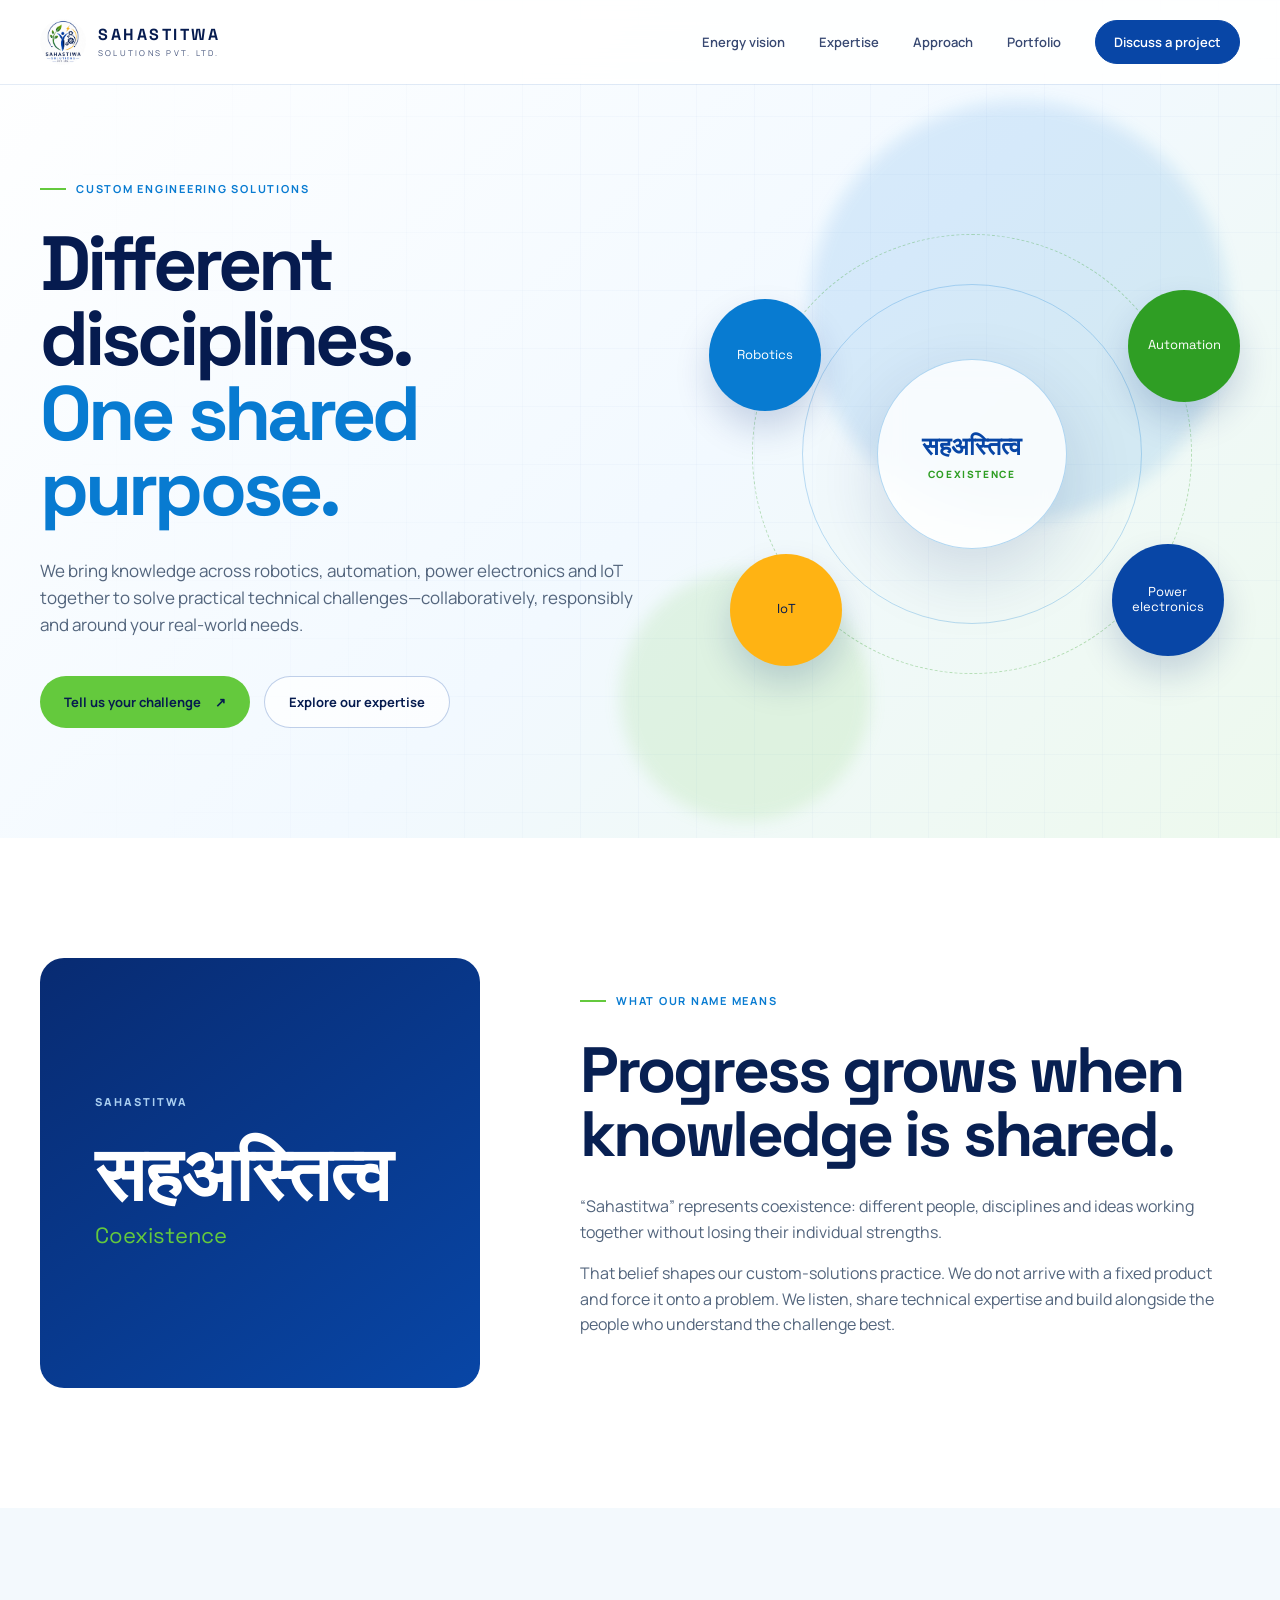
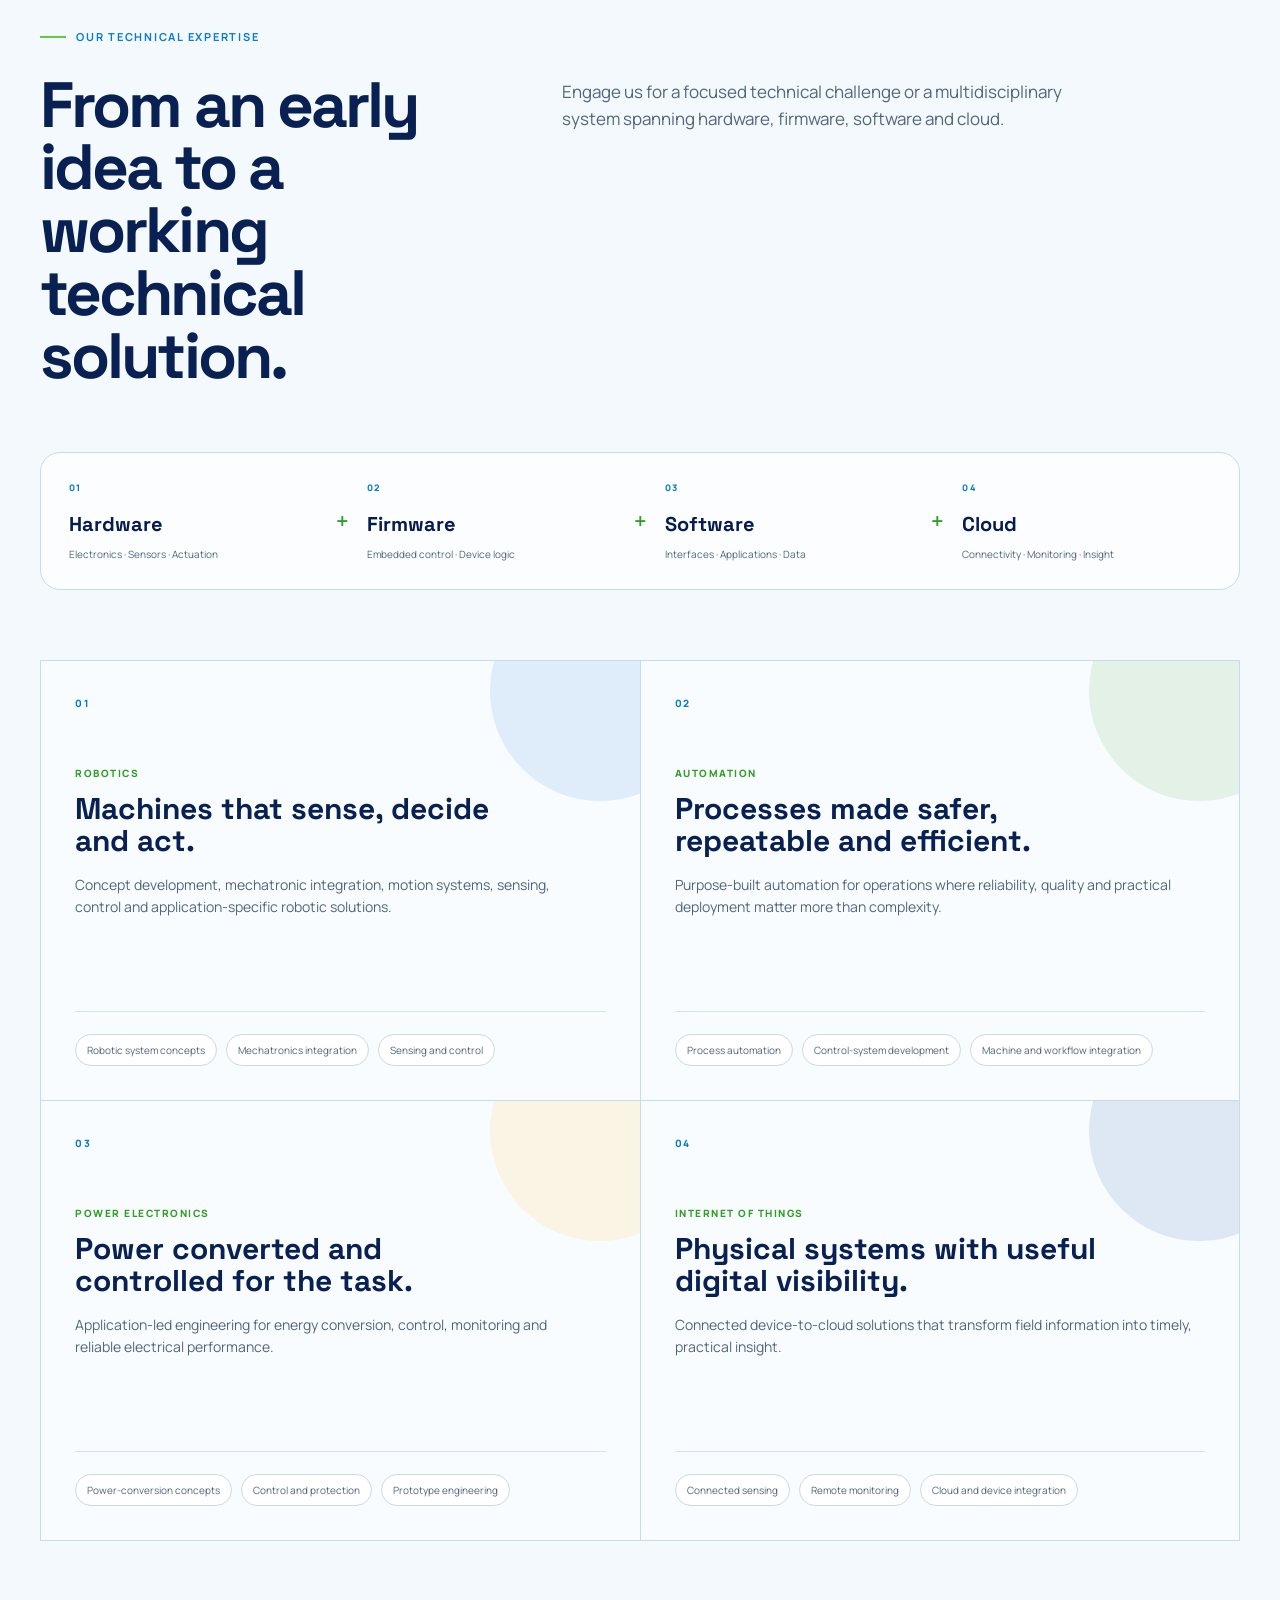
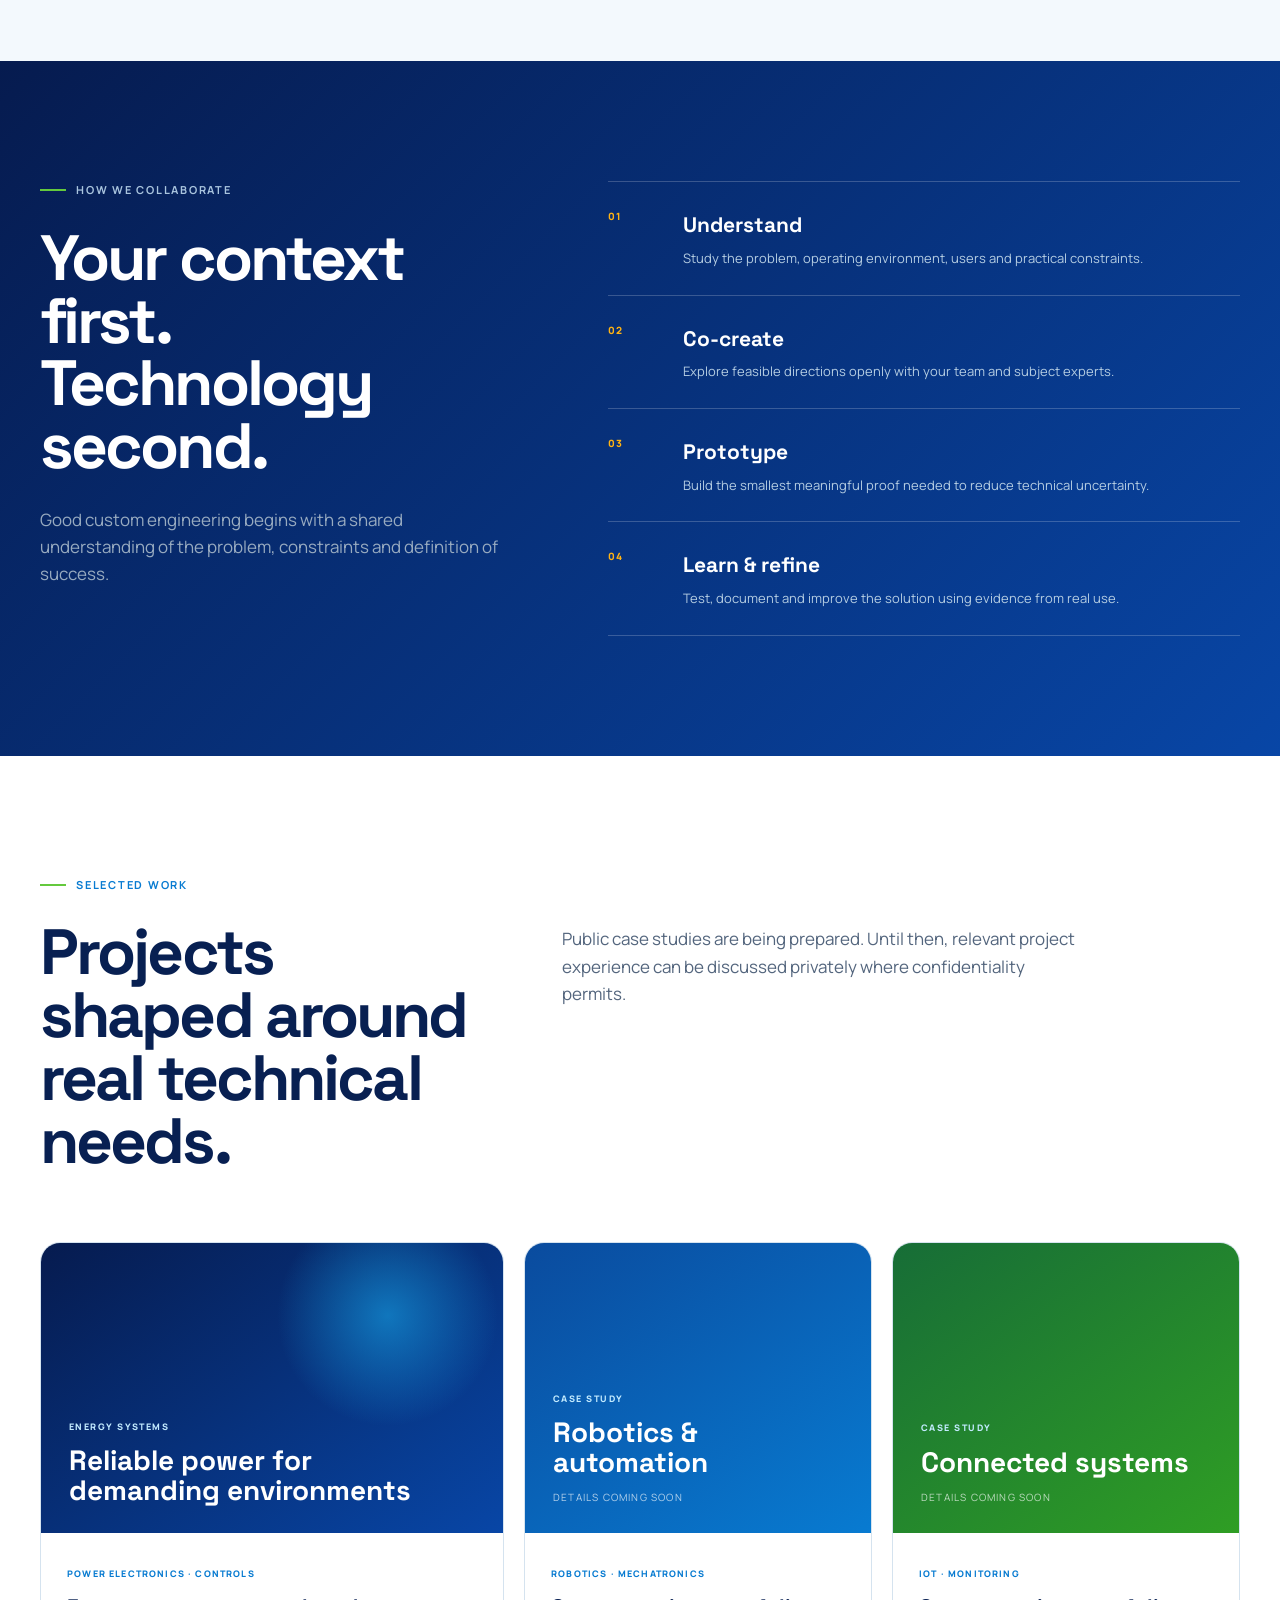
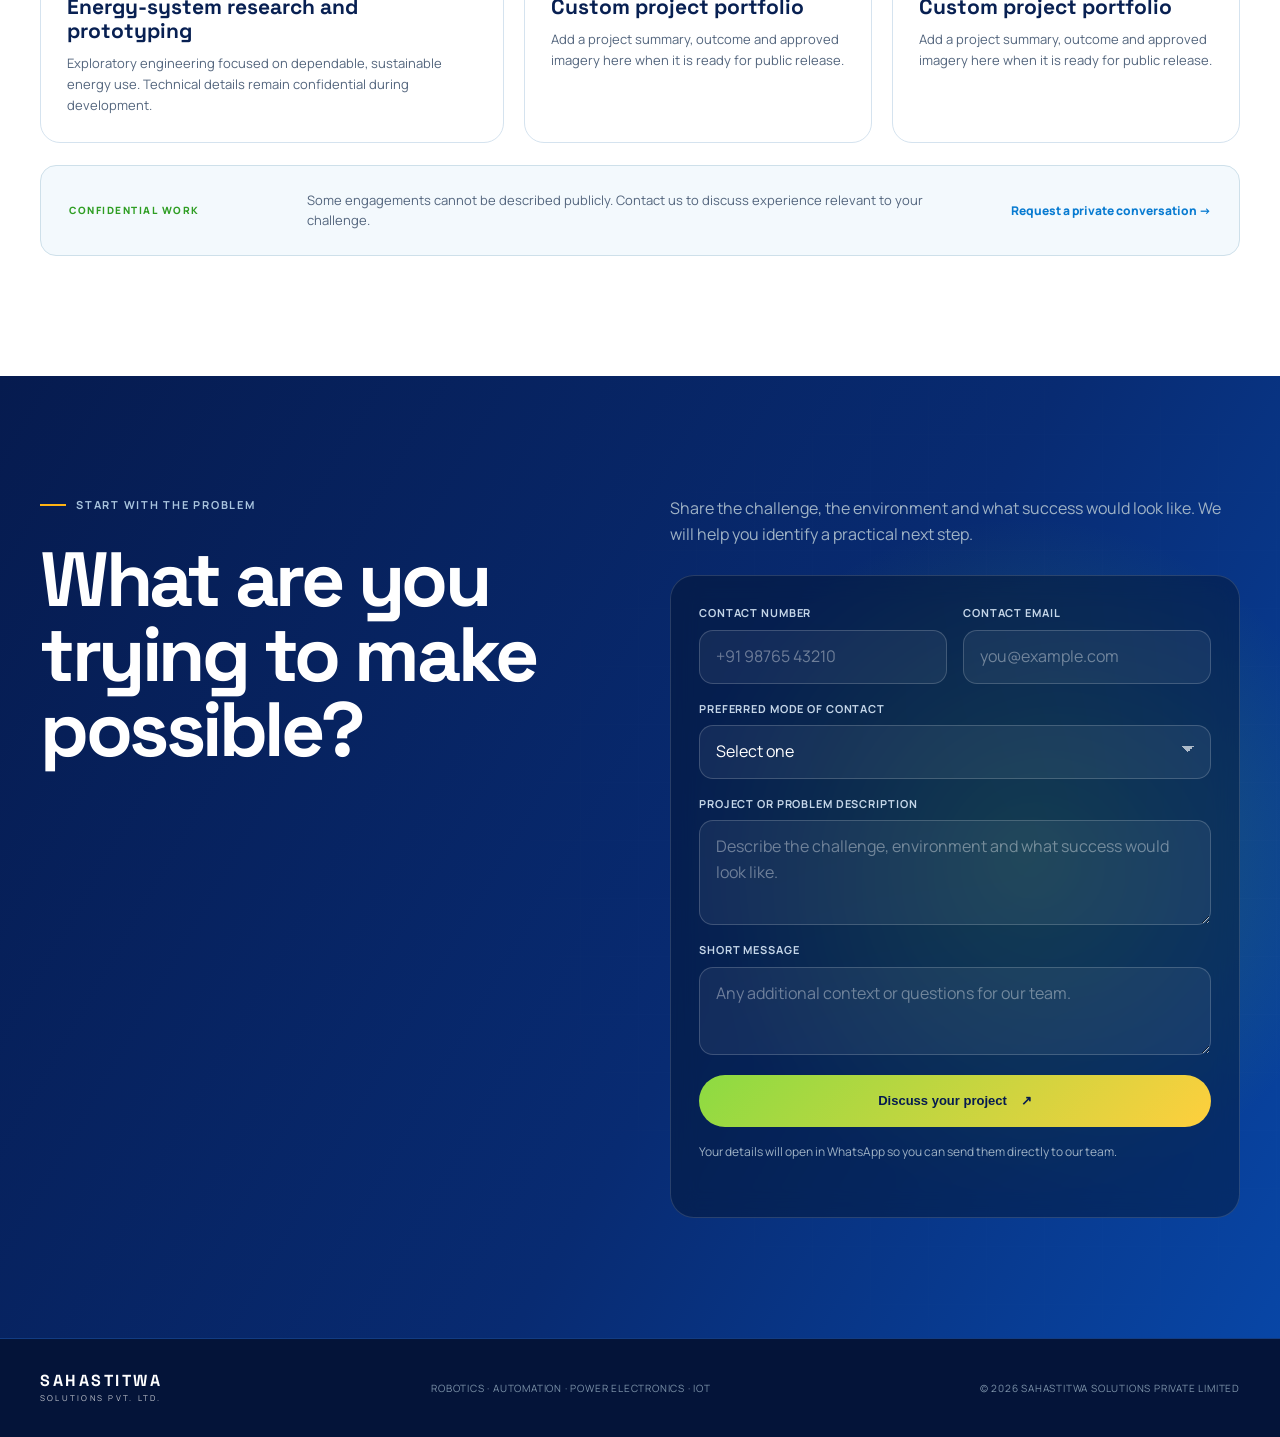
==== commit d4911375: "contact button update" ====
--- a/custom-solutions.html
+++ b/custom-solutions.html
@@ -165,7 +165,40 @@
       <div class="contact-grid" aria-hidden="true"></div>
       <div class="container contact-layout reveal">
         <div><p class="eyebrow"><span></span> Start with the problem</p><h2>What are you trying to make possible?</h2></div>
-        <div class="contact-action"><p>Share the challenge, the environment and what success would look like. We will help you identify a practical next step.</p><a class="button button-primary" href="mailto:contact@sahastitwasolutions.com?subject=Custom%20Solutions%20Enquiry">Discuss your project <span aria-hidden="true">↗</span></a></div>
+        <div class="contact-action">
+          <p>Share the challenge, the environment and what success would look like. We will help you identify a practical next step.</p>
+          <form class="contact-form" data-contact-form="Discuss your project" novalidate>
+            <div class="form-row">
+              <label class="form-field">
+                <span>Contact number</span>
+                <input type="tel" name="phone" autocomplete="tel" required placeholder="+91 98765 43210">
+              </label>
+              <label class="form-field">
+                <span>Contact email</span>
+                <input type="email" name="email" autocomplete="email" required placeholder="you@example.com">
+              </label>
+            </div>
+            <label class="form-field">
+              <span>Preferred mode of contact</span>
+              <select name="contact_mode" required>
+                <option value="" disabled selected>Select one</option>
+                <option value="WhatsApp">WhatsApp</option>
+                <option value="Email">Email</option>
+                <option value="Phone call">Phone call</option>
+              </select>
+            </label>
+            <label class="form-field">
+              <span>Project or problem description</span>
+              <textarea name="project_description" rows="3" required placeholder="Describe the challenge, environment and what success would look like."></textarea>
+            </label>
+            <label class="form-field">
+              <span>Short message</span>
+              <textarea name="message" rows="2" required placeholder="Any additional context or questions for our team."></textarea>
+            </label>
+            <button class="button button-primary" type="submit">Discuss your project <span aria-hidden="true">↗</span></button>
+            <p class="form-note">Your details will open in WhatsApp so you can send them directly to our team.</p>
+          </form>
+        </div>
       </div>
     </section>
   </main>
--- a/styles.css
+++ b/styles.css
@@ -213,9 +213,96 @@
 
 .contact { position: relative; overflow: hidden; color: white; background: var(--navy-950); }
 .contact-grid { mask-image: radial-gradient(circle at 80% 50%, black, transparent 60%); }
-.contact-layout { position: relative; display: grid; grid-template-columns: 1.3fr .7fr; gap: 80px; align-items: end; }
+.contact-layout { position: relative; display: grid; grid-template-columns: 1fr 1fr; gap: 60px; align-items: start; }
 .contact h2 { max-width: 760px; font-size: clamp(46px, 6vw, 78px); }
 .contact-action p { margin: 0 0 28px; color: #9fb2c5; }
+
+.contact-form {
+  display: grid;
+  gap: 16px;
+  padding: 28px;
+  border: 1px solid rgba(255,255,255,.14);
+  border-radius: var(--radius);
+  background: rgba(3,17,38,.42);
+  backdrop-filter: blur(12px);
+}
+
+.form-row {
+  display: grid;
+  grid-template-columns: 1fr 1fr;
+  gap: 16px;
+}
+
+.form-field {
+  display: grid;
+  gap: 8px;
+}
+
+.form-field span {
+  color: #c5d6e8;
+  font-size: 11px;
+  font-weight: 700;
+  letter-spacing: .08em;
+  text-transform: uppercase;
+}
+
+.contact-form input,
+.contact-form select,
+.contact-form textarea {
+  width: 100%;
+  padding: 13px 16px;
+  border: 1px solid rgba(255,255,255,.18);
+  border-radius: 14px;
+  color: white;
+  background: rgba(255,255,255,.06);
+  font: inherit;
+  transition: border-color .2s ease, background .2s ease;
+}
+
+.contact-form input::placeholder,
+.contact-form textarea::placeholder {
+  color: rgba(255,255,255,.38);
+}
+
+.contact-form select {
+  appearance: none;
+  background-image: linear-gradient(45deg, transparent 50%, rgba(255,255,255,.65) 50%), linear-gradient(135deg, rgba(255,255,255,.65) 50%, transparent 50%);
+  background-position: calc(100% - 22px) calc(50% - 3px), calc(100% - 16px) calc(50% - 3px);
+  background-size: 6px 6px, 6px 6px;
+  background-repeat: no-repeat;
+}
+
+.contact-form select option {
+  color: var(--ink);
+  background: white;
+}
+
+.contact-form input:focus,
+.contact-form select:focus,
+.contact-form textarea:focus {
+  outline: none;
+  border-color: rgba(140,219,66,.75);
+  background: rgba(255,255,255,.1);
+}
+
+.contact-form textarea {
+  resize: vertical;
+  min-height: 88px;
+}
+
+.contact-form .button {
+  width: 100%;
+  margin-top: 4px;
+  border: 0;
+  cursor: pointer;
+}
+
+.form-note {
+  margin: 0;
+  color: #8fa8c0;
+  font-size: 12px;
+  line-height: 1.5;
+}
 .site-footer { padding: 34px 0; color: #7e94aa; background: #020d1d; border-top: 1px solid #17304c; }
 .site-footer .container { display: flex; align-items: center; justify-content: space-between; gap: 25px; }
 .footer-brand { color: white; }
@@ -269,6 +356,7 @@
   .about-layout { gap: 55px; }
   .about-mark { min-height: 340px; }
   .contact-layout { gap: 45px; }
+  .form-row { grid-template-columns: 1fr; }
   .site-footer .container { flex-direction: column; align-items: flex-start; }
 }
 
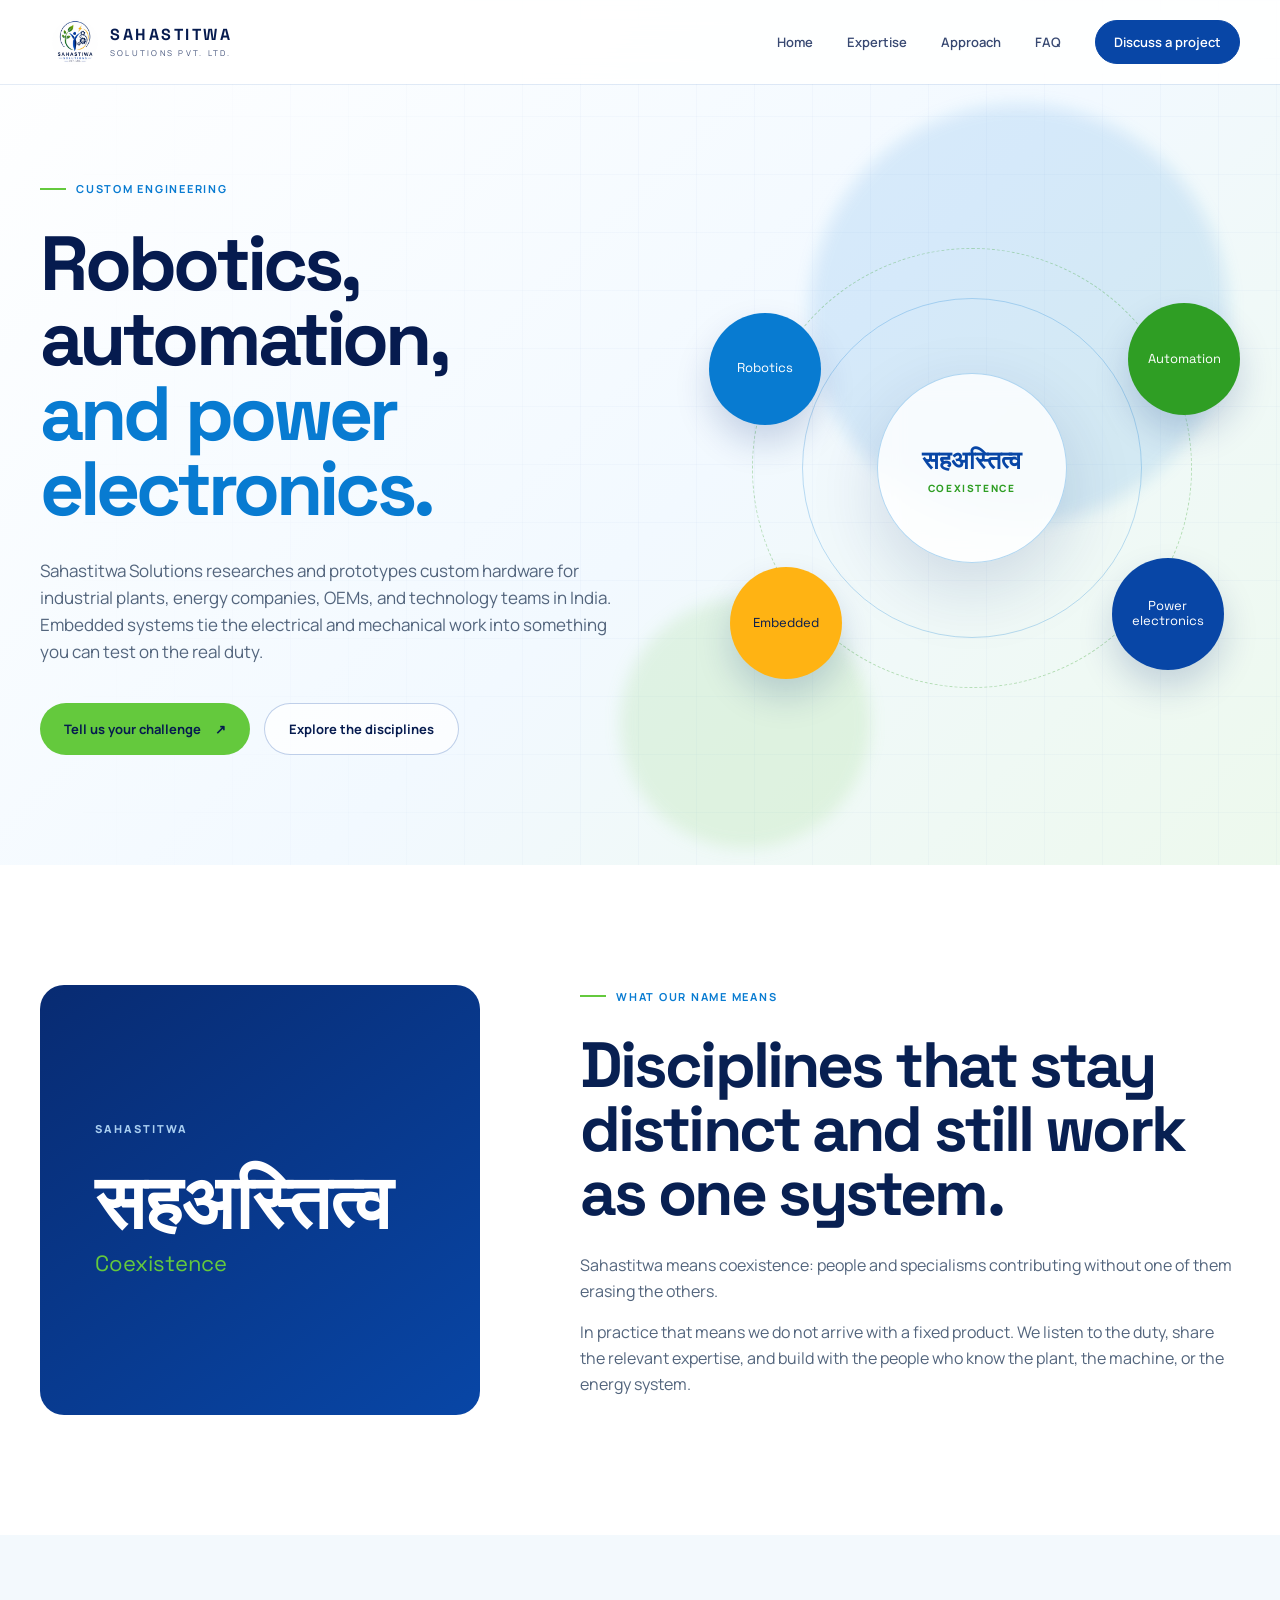
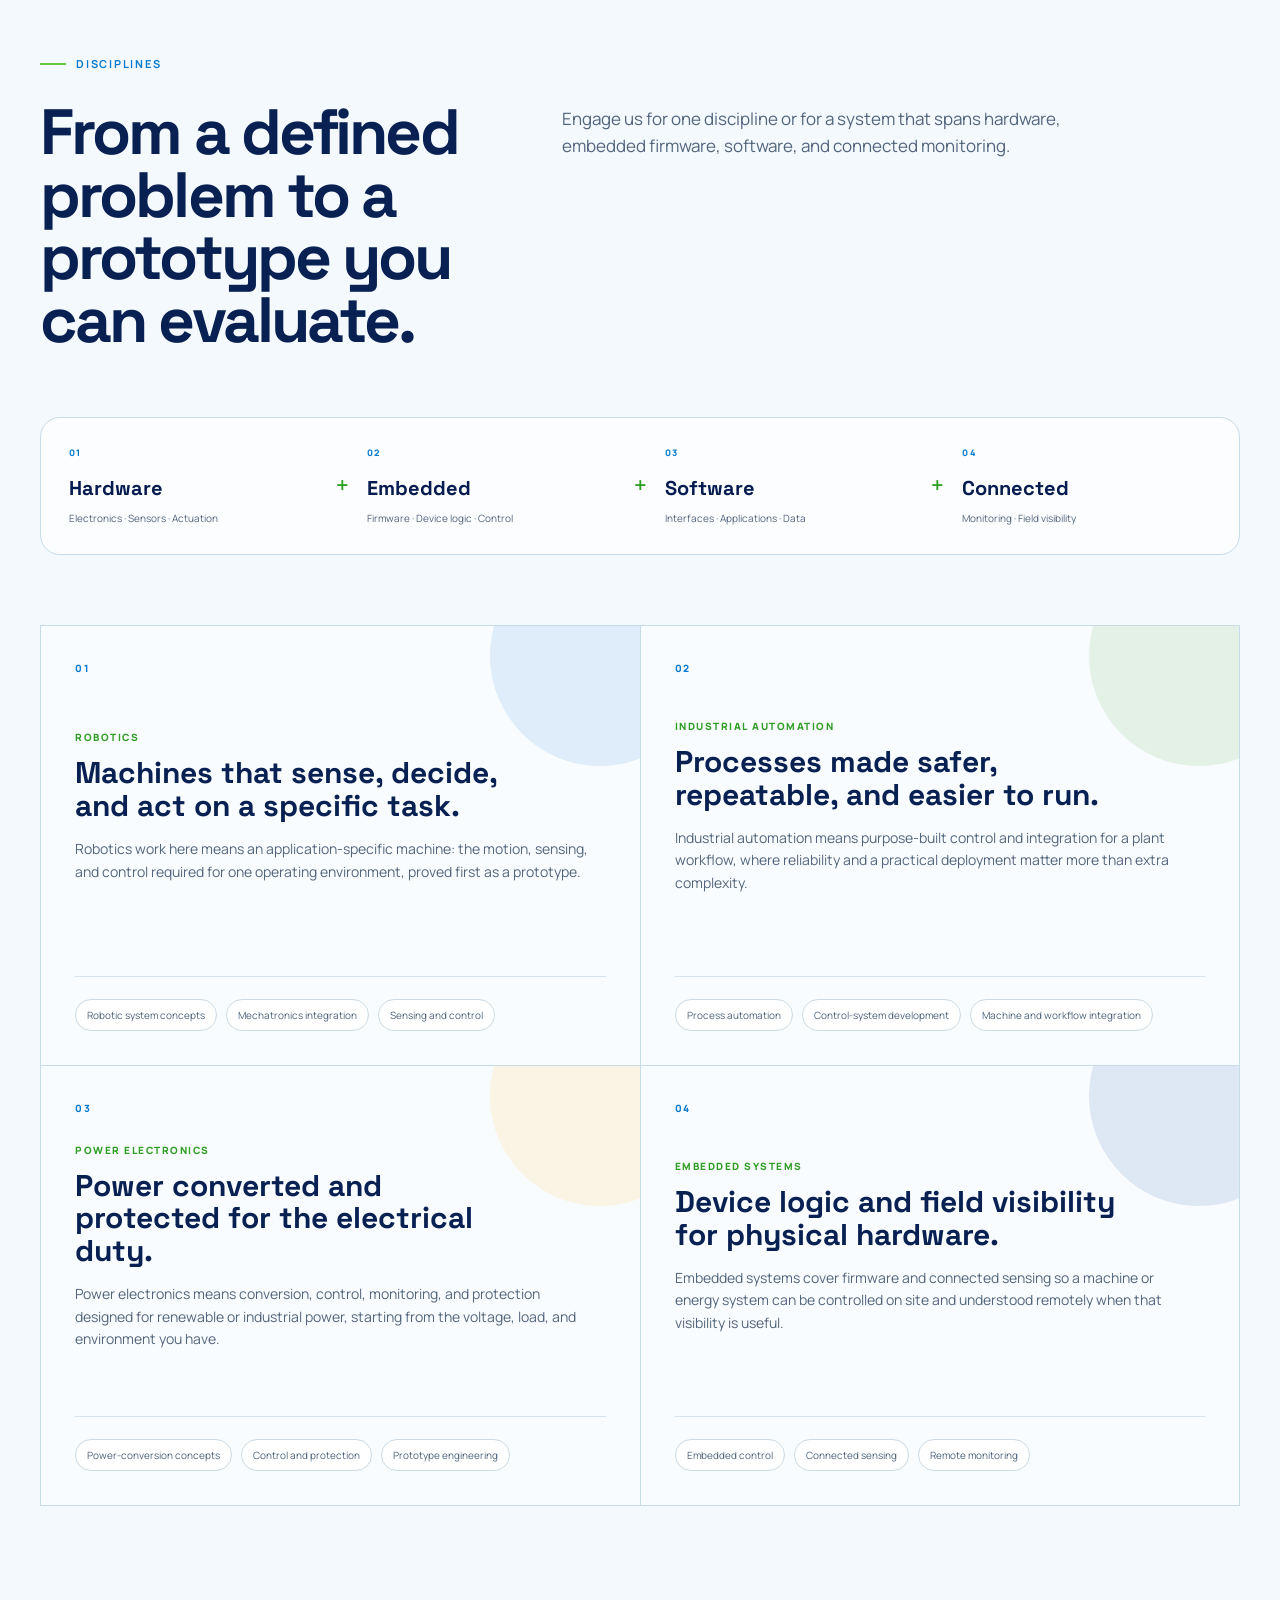
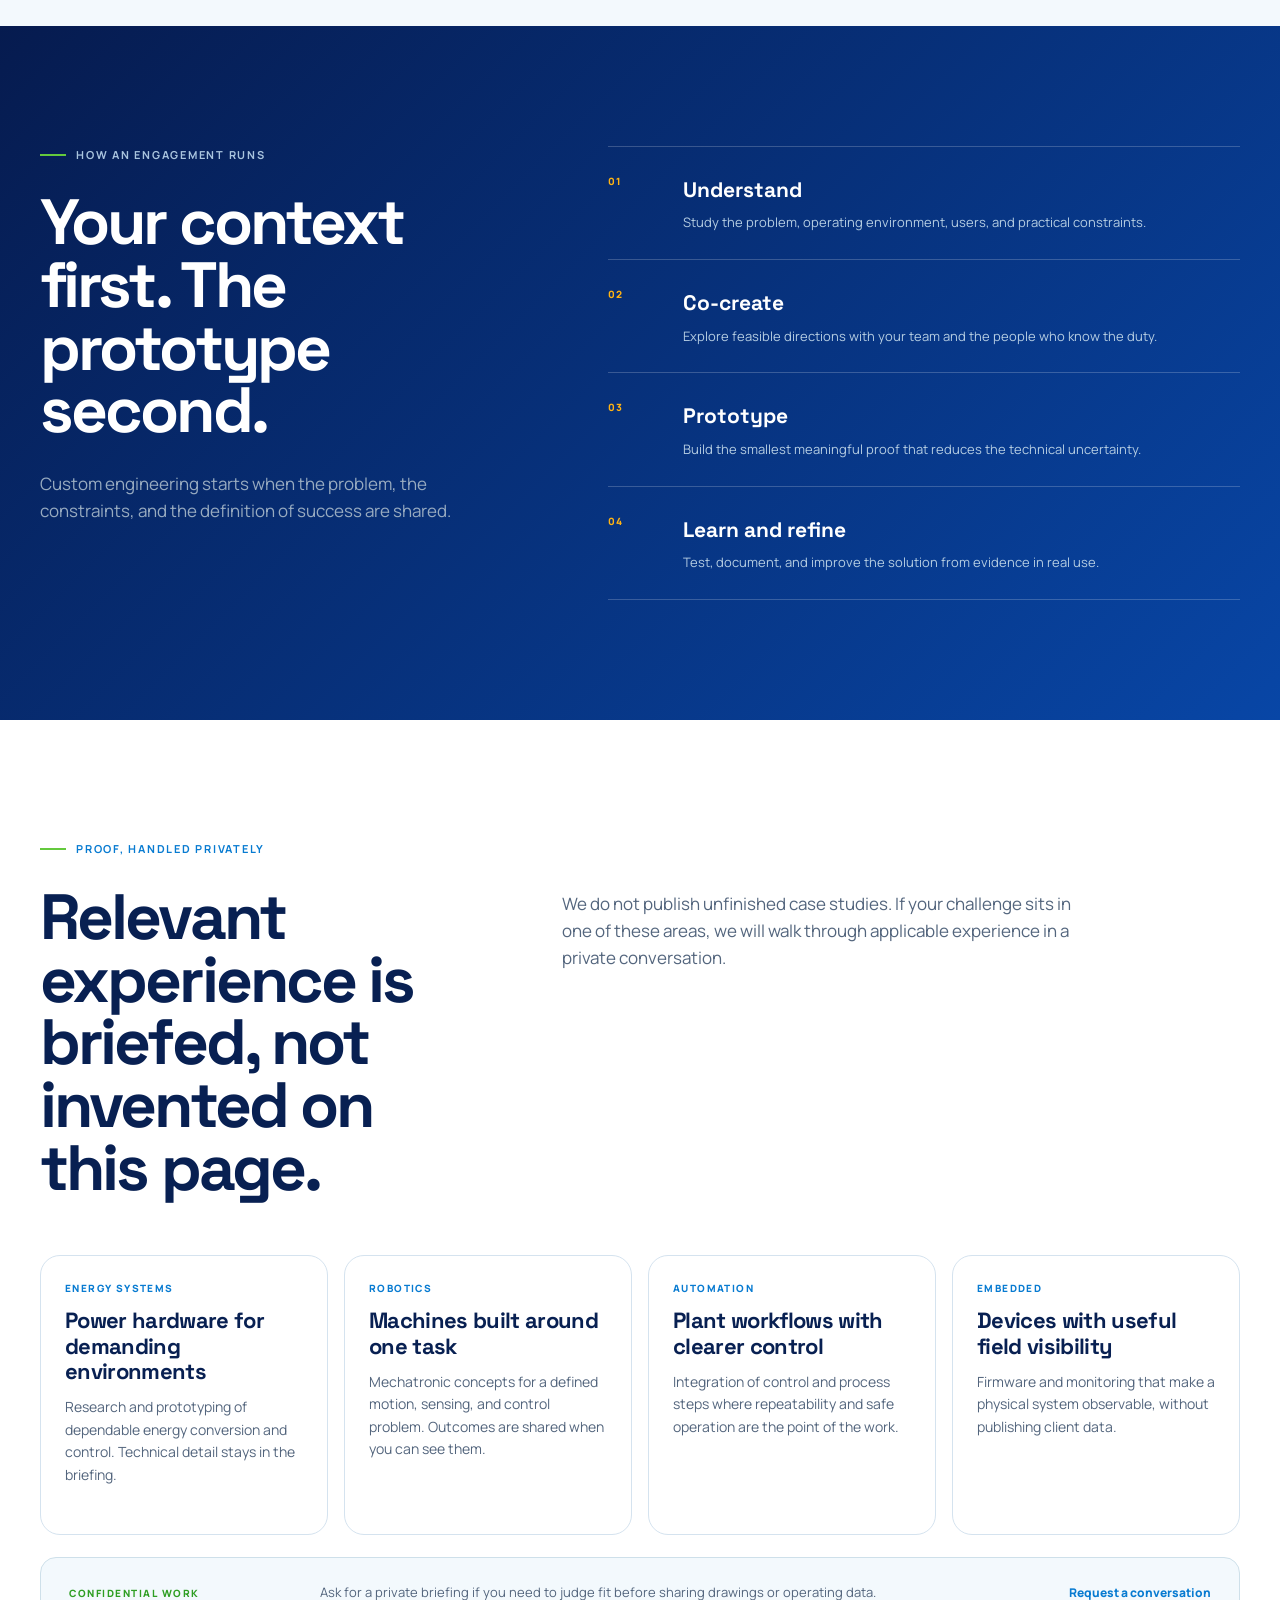
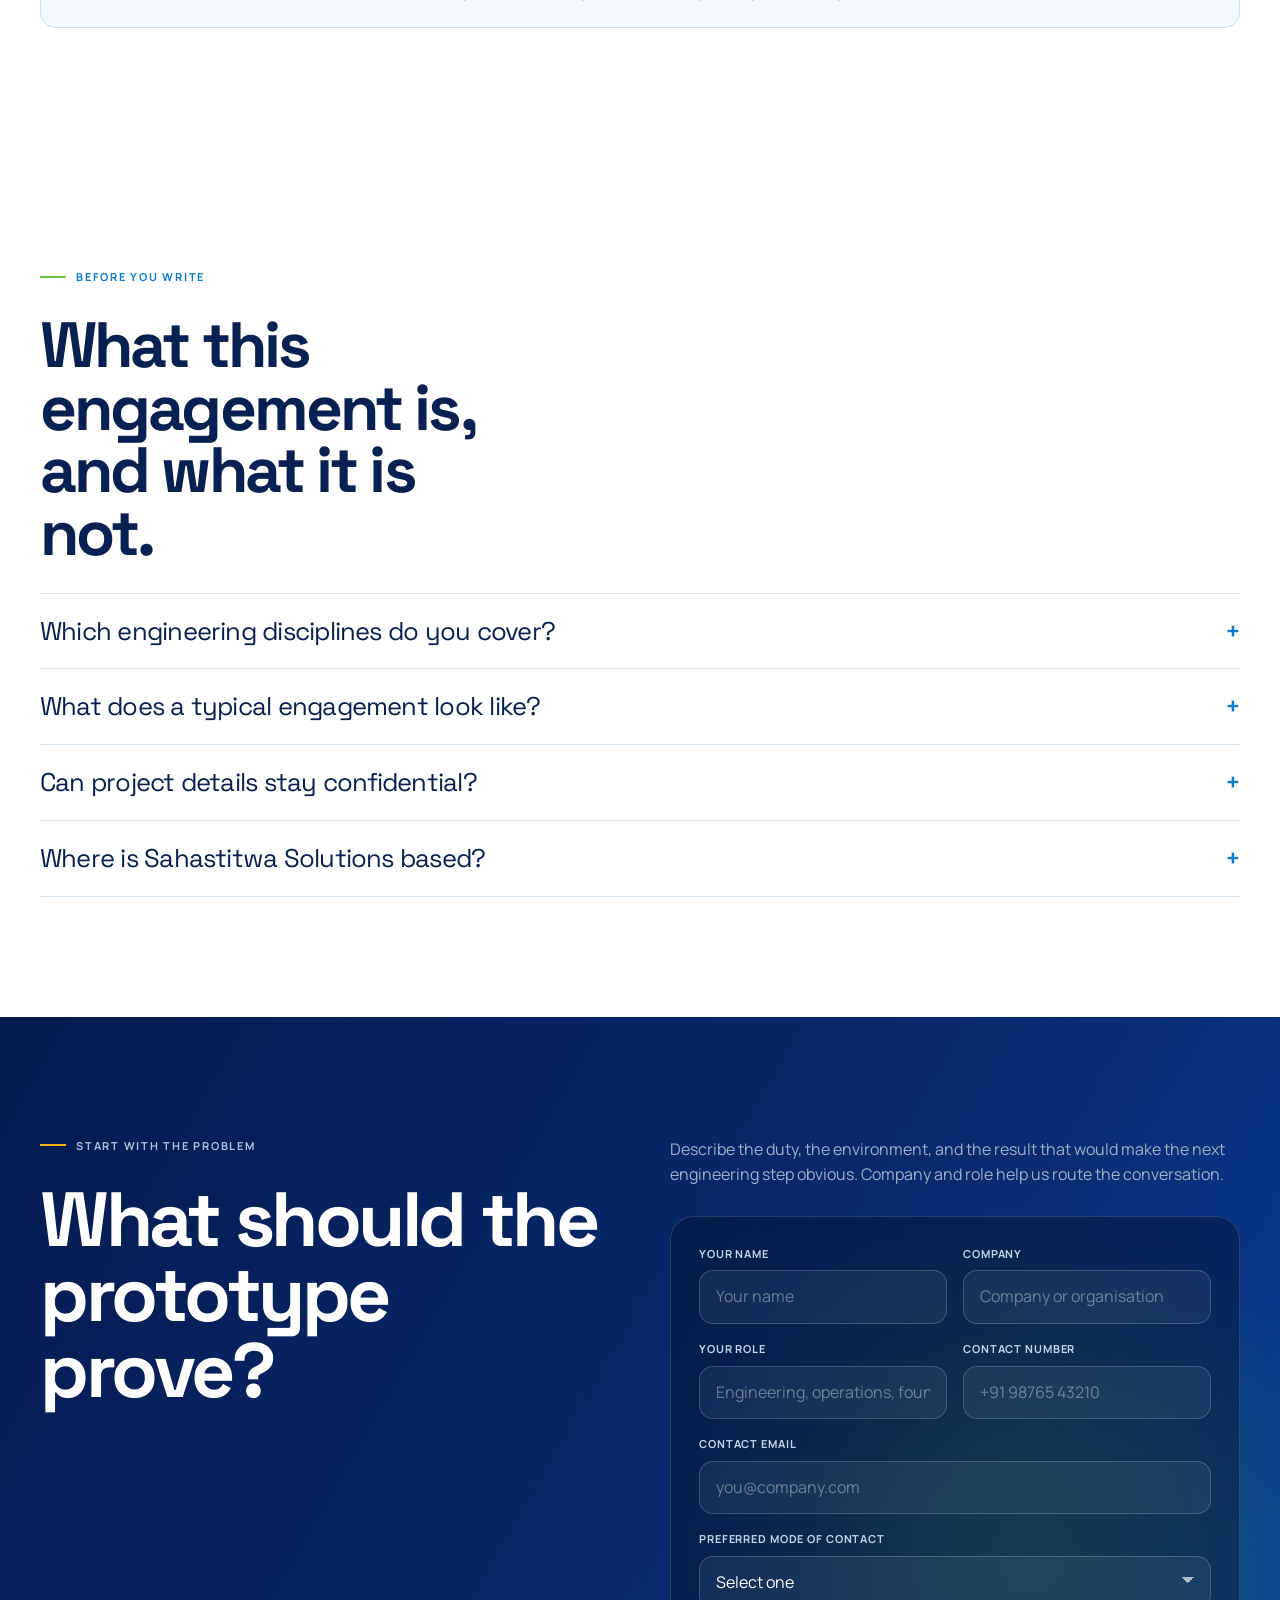
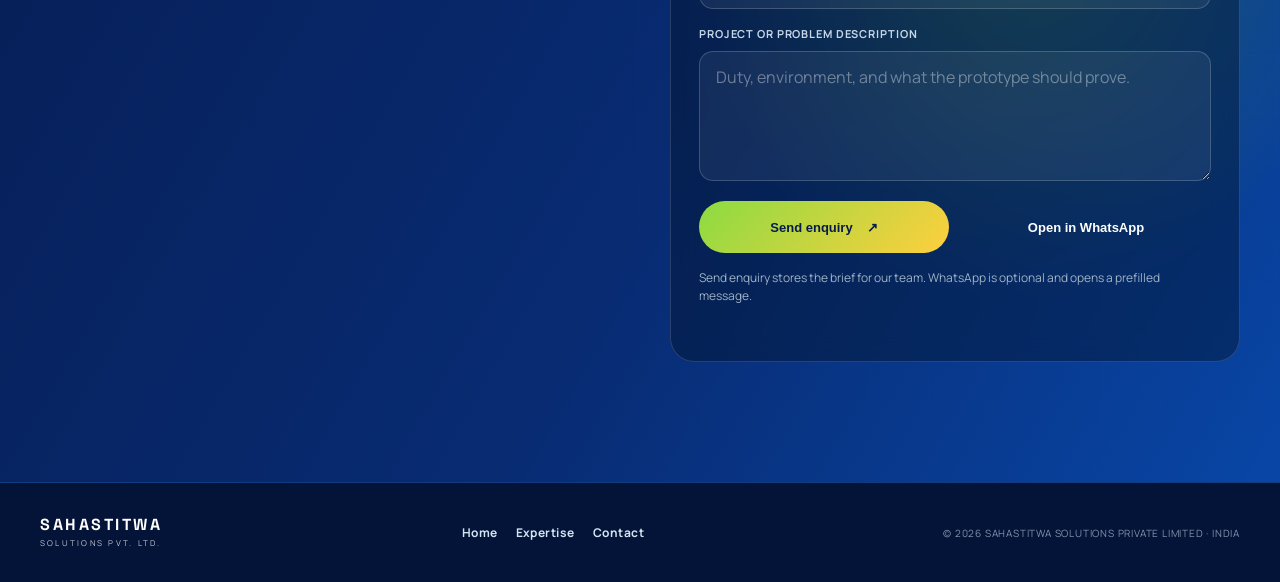
==== commit 458ce274: "update" ====
--- a/custom-solutions.html
+++ b/custom-solutions.html
@@ -2,32 +2,104 @@
 <html lang="en">
 <head>
   <meta charset="utf-8">
+  <script>document.documentElement.classList.add("js")</script>
   <meta name="viewport" content="width=device-width, initial-scale=1">
-  <meta name="description" content="Custom engineering solutions from Sahastitwa Solutions across robotics, automation, power electronics and IoT.">
+  <title>Custom Engineering: Power Electronics, Robotics, Automation | Sahastitwa</title>
+  <meta name="description" content="Custom engineering from Sahastitwa Solutions: power electronics, embedded systems, robotics, and industrial automation. We research and prototype hardware around your operating problem in India.">
+  <link rel="canonical" href="https://sahastitwa.in/custom-solutions.html">
+  <meta name="robots" content="index, follow">
   <meta name="theme-color" content="#0846a6">
-  <title>Custom Solutions | Sahastitwa Solutions</title>
-  <link rel="icon" href="assets/sahastitwa-logo.png">
+  <meta property="og:type" content="website">
+  <meta property="og:site_name" content="Sahastitwa Solutions">
+  <meta property="og:url" content="https://sahastitwa.in/custom-solutions.html">
+  <meta property="og:title" content="Custom Engineering: Power Electronics, Robotics, Automation | Sahastitwa">
+  <meta property="og:description" content="Research and prototyping across power electronics, embedded systems, robotics, and industrial automation.">
+  <meta property="og:image" content="https://sahastitwa.in/assets/sahastitwa-logo.webp">
+  <meta name="twitter:card" content="summary">
+  <link rel="icon" href="assets/favicon.png" type="image/png">
   <link rel="preconnect" href="https://fonts.googleapis.com">
   <link rel="preconnect" href="https://fonts.gstatic.com" crossorigin>
-  <link href="https://fonts.googleapis.com/css2?family=Manrope:wght@400;500;600;700;800&family=Space+Grotesk:wght@500;600;700&display=swap" rel="stylesheet">
+  <link href="https://fonts.googleapis.com/css2?family=Manrope:wght@400;600&family=Space+Grotesk:wght@500;600&display=swap" rel="stylesheet">
   <link rel="stylesheet" href="styles.css">
+  <script type="application/ld+json">
+  {
+    "@context": "https://schema.org",
+    "@graph": [
+      {
+        "@type": "Service",
+        "@id": "https://sahastitwa.in/custom-solutions.html#service",
+        "name": "Custom deep-tech hardware engineering",
+        "serviceType": "Hardware research, prototyping, and development",
+        "provider": {
+          "@type": "Organization",
+          "name": "Sahastitwa Solutions Private Limited",
+          "url": "https://sahastitwa.in/"
+        },
+        "areaServed": "IN",
+        "description": "Custom engineering across power electronics, embedded systems, robotics, and industrial automation for industrial plants, energy companies, OEMs, and technology teams.",
+        "url": "https://sahastitwa.in/custom-solutions.html"
+      },
+      {
+        "@type": "FAQPage",
+        "@id": "https://sahastitwa.in/custom-solutions.html#faq",
+        "mainEntity": [
+          {
+            "@type": "Question",
+            "name": "Which engineering disciplines do you cover?",
+            "acceptedAnswer": {
+              "@type": "Answer",
+              "text": "Power electronics, embedded systems, robotics, and industrial automation, spanning hardware, firmware, software, and connected monitoring."
+            }
+          },
+          {
+            "@type": "Question",
+            "name": "What does a typical engagement look like?",
+            "acceptedAnswer": {
+              "@type": "Answer",
+              "text": "We study the problem and constraints, explore feasible directions with your team, build the smallest meaningful prototype, then test and refine it from real use."
+            }
+          },
+          {
+            "@type": "Question",
+            "name": "Can project details stay confidential?",
+            "acceptedAnswer": {
+              "@type": "Answer",
+              "text": "Yes. We do not publish unfinished case studies. Relevant experience is discussed privately when confidentiality allows."
+            }
+          },
+          {
+            "@type": "Question",
+            "name": "Where is Sahastitwa Solutions based?",
+            "acceptedAnswer": {
+              "@type": "Answer",
+              "text": "Sahastitwa Solutions Private Limited is an Indian engineering company working with industrial, energy, OEM, and technology teams."
+            }
+          }
+        ]
+      }
+    ]
+  }
+  </script>
 </head>
 <body class="solutions-page">
   <a class="skip-link" href="#main">Skip to content</a>
 
   <header class="site-header scrolled" data-header>
     <a class="brand" href="index.html" aria-label="Sahastitwa Solutions home">
-      <img src="assets/sahastitwa-logo.png" alt="Sahastitwa Solutions logo">
+      <picture>
+        <source srcset="assets/sahastitwa-logo.webp" type="image/webp">
+        <img src="assets/sahastitwa-logo.png" width="46" height="46" alt="Sahastitwa Solutions logo">
+      </picture>
       <span><strong>Sahastitwa</strong><small>Solutions Pvt. Ltd.</small></span>
     </a>
     <button class="menu-button" type="button" aria-expanded="false" aria-controls="site-nav" data-menu-button>
       <span></span><span></span><span></span><span class="sr-only">Open navigation</span>
     </button>
     <nav id="site-nav" class="site-nav" aria-label="Primary navigation" data-nav>
-      <a href="index.html">Energy vision</a>
+      <a href="index.html">Home</a>
       <a href="#expertise">Expertise</a>
       <a href="#approach">Approach</a>
-      <a href="#portfolio">Portfolio</a>
+      <a href="#faq">FAQ</a>
       <a class="nav-cta" href="#contact">Discuss a project</a>
     </nav>
   </header>
@@ -38,21 +110,21 @@
       <div class="solutions-glow glow-blue" aria-hidden="true"></div>
       <div class="solutions-glow glow-green" aria-hidden="true"></div>
       <div class="container solutions-hero-layout">
-        <div class="reveal">
-          <p class="eyebrow dark"><span></span> Custom engineering solutions</p>
-          <h1>Different disciplines.<br><em>One shared purpose.</em></h1>
-          <p class="solutions-intro">We bring knowledge across robotics, automation, power electronics and IoT together to solve practical technical challenges—collaboratively, responsibly and around your real-world needs.</p>
+        <div>
+          <p class="eyebrow dark"><span></span> Custom engineering</p>
+          <h1>Robotics, automation,<br><em>and power electronics.</em></h1>
+          <p class="solutions-intro">Sahastitwa Solutions researches and prototypes custom hardware for industrial plants, energy companies, OEMs, and technology teams in India. Embedded systems tie the electrical and mechanical work into something you can test on the real duty.</p>
           <div class="hero-actions">
             <a class="button button-primary" href="#contact">Tell us your challenge <span aria-hidden="true">↗</span></a>
-            <a class="button solutions-outline" href="#expertise">Explore our expertise</a>
+            <a class="button solutions-outline" href="#expertise">Explore the disciplines</a>
           </div>
         </div>
-        <div class="coexistence-mark reveal" aria-label="Four areas of technical expertise working together">
+        <div class="coexistence-mark" aria-label="Four areas of technical expertise working together">
           <div class="coexistence-center"><strong>सहअस्तित्व</strong><span>Coexistence</span></div>
           <div class="discipline discipline-one">Robotics</div>
           <div class="discipline discipline-two">Automation</div>
           <div class="discipline discipline-three">Power<br>electronics</div>
-          <div class="discipline discipline-four">IoT</div>
+          <div class="discipline discipline-four">Embedded</div>
           <div class="coexistence-ring ring-one"></div>
           <div class="coexistence-ring ring-two"></div>
         </div>
@@ -61,58 +133,74 @@
 
     <section class="meaning-section section">
       <div class="container meaning-layout">
-        <div class="meaning-word reveal">
+        <div class="meaning-word">
           <span>Sahastitwa</span>
           <strong>सहअस्तित्व</strong>
           <small>Coexistence</small>
         </div>
-        <div class="meaning-copy reveal">
+        <div class="meaning-copy">
           <p class="eyebrow dark"><span></span> What our name means</p>
-          <h2>Progress grows when knowledge is shared.</h2>
-          <p>“Sahastitwa” represents coexistence: different people, disciplines and ideas working together without losing their individual strengths.</p>
-          <p>That belief shapes our custom-solutions practice. We do not arrive with a fixed product and force it onto a problem. We listen, share technical expertise and build alongside the people who understand the challenge best.</p>
+          <h2>Disciplines that stay distinct and still work as one system.</h2>
+          <p>Sahastitwa means coexistence: people and specialisms contributing without one of them erasing the others.</p>
+          <p>In practice that means we do not arrive with a fixed product. We listen to the duty, share the relevant expertise, and build with the people who know the plant, the machine, or the energy system.</p>
         </div>
       </div>
     </section>
 
     <section class="expertise-section section" id="expertise">
       <div class="container">
-        <div class="section-heading reveal">
-          <p class="eyebrow dark"><span></span> Our technical expertise</p>
-          <h2>From an early idea to a working technical solution.</h2>
-          <p>Engage us for a focused technical challenge or a multidisciplinary system spanning hardware, firmware, software and cloud.</p>
-        </div>
-
-        <div class="delivery-stack reveal" aria-label="End-to-end engineering capabilities">
+        <div class="section-heading">
+          <p class="eyebrow dark"><span></span> Disciplines</p>
+          <h2>From a defined problem to a prototype you can evaluate.</h2>
+          <p class="answer">Engage us for one discipline or for a system that spans hardware, embedded firmware, software, and connected monitoring.</p>
+        </div>
+
+        <div class="delivery-stack" aria-label="End-to-end engineering capabilities">
           <div><span>01</span><strong>Hardware</strong><small>Electronics · Sensors · Actuation</small></div>
           <i aria-hidden="true">+</i>
-          <div><span>02</span><strong>Firmware</strong><small>Embedded control · Device logic</small></div>
+          <div><span>02</span><strong>Embedded</strong><small>Firmware · Device logic · Control</small></div>
           <i aria-hidden="true">+</i>
           <div><span>03</span><strong>Software</strong><small>Interfaces · Applications · Data</small></div>
           <i aria-hidden="true">+</i>
-          <div><span>04</span><strong>Cloud</strong><small>Connectivity · Monitoring · Insight</small></div>
+          <div><span>04</span><strong>Connected</strong><small>Monitoring · Field visibility</small></div>
         </div>
 
         <div class="expertise-grid">
-          <article class="expertise-card robotics reveal">
+          <article class="expertise-card robotics" id="robotics">
             <span class="expertise-number">01</span>
-            <div><p class="expertise-label">Robotics</p><h3>Machines that sense, decide and act.</h3><p>Concept development, mechatronic integration, motion systems, sensing, control and application-specific robotic solutions.</p></div>
+            <div>
+              <p class="expertise-label">Robotics</p>
+              <h3>Machines that sense, decide, and act on a specific task.</h3>
+              <p>Robotics work here means an application-specific machine: the motion, sensing, and control required for one operating environment, proved first as a prototype.</p>
+            </div>
             <ul><li>Robotic system concepts</li><li>Mechatronics integration</li><li>Sensing and control</li></ul>
           </article>
-          <article class="expertise-card automation reveal">
+          <article class="expertise-card automation" id="automation">
             <span class="expertise-number">02</span>
-            <div><p class="expertise-label">Automation</p><h3>Processes made safer, repeatable and efficient.</h3><p>Purpose-built automation for operations where reliability, quality and practical deployment matter more than complexity.</p></div>
+            <div>
+              <p class="expertise-label">Industrial automation</p>
+              <h3>Processes made safer, repeatable, and easier to run.</h3>
+              <p>Industrial automation means purpose-built control and integration for a plant workflow, where reliability and a practical deployment matter more than extra complexity.</p>
+            </div>
             <ul><li>Process automation</li><li>Control-system development</li><li>Machine and workflow integration</li></ul>
           </article>
-          <article class="expertise-card power reveal">
+          <article class="expertise-card power" id="power">
             <span class="expertise-number">03</span>
-            <div><p class="expertise-label">Power electronics</p><h3>Power converted and controlled for the task.</h3><p>Application-led engineering for energy conversion, control, monitoring and reliable electrical performance.</p></div>
+            <div>
+              <p class="expertise-label">Power electronics</p>
+              <h3>Power converted and protected for the electrical duty.</h3>
+              <p>Power electronics means conversion, control, monitoring, and protection designed for renewable or industrial power, starting from the voltage, load, and environment you have.</p>
+            </div>
             <ul><li>Power-conversion concepts</li><li>Control and protection</li><li>Prototype engineering</li></ul>
           </article>
-          <article class="expertise-card iot reveal">
+          <article class="expertise-card iot" id="embedded">
             <span class="expertise-number">04</span>
-            <div><p class="expertise-label">Internet of Things</p><h3>Physical systems with useful digital visibility.</h3><p>Connected device-to-cloud solutions that transform field information into timely, practical insight.</p></div>
-            <ul><li>Connected sensing</li><li>Remote monitoring</li><li>Cloud and device integration</li></ul>
+            <div>
+              <p class="expertise-label">Embedded systems</p>
+              <h3>Device logic and field visibility for physical hardware.</h3>
+              <p>Embedded systems cover firmware and connected sensing so a machine or energy system can be controlled on site and understood remotely when that visibility is useful.</p>
+            </div>
+            <ul><li>Embedded control</li><li>Connected sensing</li><li>Remote monitoring</li></ul>
           </article>
         </div>
       </div>
@@ -120,83 +208,139 @@
 
     <section class="approach-section section" id="approach">
       <div class="container approach-layout">
-        <div class="section-heading light reveal">
-          <p class="eyebrow"><span></span> How we collaborate</p>
-          <h2>Your context first. Technology second.</h2>
-          <p>Good custom engineering begins with a shared understanding of the problem, constraints and definition of success.</p>
+        <div class="section-heading light">
+          <p class="eyebrow"><span></span> How an engagement runs</p>
+          <h2>Your context first. The prototype second.</h2>
+          <p>Custom engineering starts when the problem, the constraints, and the definition of success are shared.</p>
         </div>
         <ol class="approach-steps">
-          <li class="reveal"><span>01</span><div><h3>Understand</h3><p>Study the problem, operating environment, users and practical constraints.</p></div></li>
-          <li class="reveal"><span>02</span><div><h3>Co-create</h3><p>Explore feasible directions openly with your team and subject experts.</p></div></li>
-          <li class="reveal"><span>03</span><div><h3>Prototype</h3><p>Build the smallest meaningful proof needed to reduce technical uncertainty.</p></div></li>
-          <li class="reveal"><span>04</span><div><h3>Learn & refine</h3><p>Test, document and improve the solution using evidence from real use.</p></div></li>
+          <li><span>01</span><div><h3>Understand</h3><p>Study the problem, operating environment, users, and practical constraints.</p></div></li>
+          <li><span>02</span><div><h3>Co-create</h3><p>Explore feasible directions with your team and the people who know the duty.</p></div></li>
+          <li><span>03</span><div><h3>Prototype</h3><p>Build the smallest meaningful proof that reduces the technical uncertainty.</p></div></li>
+          <li><span>04</span><div><h3>Learn and refine</h3><p>Test, document, and improve the solution from evidence in real use.</p></div></li>
         </ol>
       </div>
     </section>
 
-    <section class="portfolio-section section" id="portfolio">
+    <section class="portfolio-section section" id="briefing">
       <div class="container">
-        <div class="section-heading reveal">
-          <p class="eyebrow dark"><span></span> Selected work</p>
-          <h2>Projects shaped around real technical needs.</h2>
-          <p>Public case studies are being prepared. Until then, relevant project experience can be discussed privately where confidentiality permits.</p>
-        </div>
-
-        <div class="portfolio-grid">
-          <article class="portfolio-card portfolio-energy reveal">
-            <div class="portfolio-visual"><span>Energy systems</span><strong>Reliable power for demanding environments</strong></div>
-            <div class="portfolio-copy"><span>Power electronics · Controls</span><h3>Energy-system research and prototyping</h3><p>Exploratory engineering focused on dependable, sustainable energy use. Technical details remain confidential during development.</p></div>
-          </article>
-          <article class="portfolio-card reveal">
-            <div class="portfolio-placeholder"><span>Case study</span><strong>Robotics & automation</strong><small>Details coming soon</small></div>
-            <div class="portfolio-copy"><span>Robotics · Mechatronics</span><h3>Custom project portfolio</h3><p>Add a project summary, outcome and approved imagery here when it is ready for public release.</p></div>
-          </article>
-          <article class="portfolio-card reveal">
-            <div class="portfolio-placeholder green"><span>Case study</span><strong>Connected systems</strong><small>Details coming soon</small></div>
-            <div class="portfolio-copy"><span>IoT · Monitoring</span><h3>Custom project portfolio</h3><p>Add a project summary, outcome and approved imagery here when it is ready for public release.</p></div>
-          </article>
-        </div>
-
-        <div class="portfolio-note reveal"><span>Confidential work</span><p>Some engagements cannot be described publicly. Contact us to discuss experience relevant to your challenge.</p><a href="#contact">Request a private conversation →</a></div>
+        <div class="section-heading">
+          <p class="eyebrow dark"><span></span> Proof, handled privately</p>
+          <h2>Relevant experience is briefed, not invented on this page.</h2>
+          <p class="answer">We do not publish unfinished case studies. If your challenge sits in one of these areas, we will walk through applicable experience in a private conversation.</p>
+        </div>
+        <div class="offer-grid">
+          <article class="offer-card">
+            <span>Energy systems</span>
+            <h3>Power hardware for demanding environments</h3>
+            <p>Research and prototyping of dependable energy conversion and control. Technical detail stays in the briefing.</p>
+          </article>
+          <article class="offer-card">
+            <span>Robotics</span>
+            <h3>Machines built around one task</h3>
+            <p>Mechatronic concepts for a defined motion, sensing, and control problem. Outcomes are shared when you can see them.</p>
+          </article>
+          <article class="offer-card">
+            <span>Automation</span>
+            <h3>Plant workflows with clearer control</h3>
+            <p>Integration of control and process steps where repeatability and safe operation are the point of the work.</p>
+          </article>
+          <article class="offer-card">
+            <span>Embedded</span>
+            <h3>Devices with useful field visibility</h3>
+            <p>Firmware and monitoring that make a physical system observable, without publishing client data.</p>
+          </article>
+        </div>
+        <div class="portfolio-note">
+          <span>Confidential work</span>
+          <p>Ask for a private briefing if you need to judge fit before sharing drawings or operating data.</p>
+          <a href="#contact">Request a conversation</a>
+        </div>
+      </div>
+    </section>
+
+    <section class="faq-section section" id="faq">
+      <div class="container">
+        <div class="section-heading">
+          <p class="eyebrow dark"><span></span> Before you write</p>
+          <h2>What this engagement is, and what it is not.</h2>
+        </div>
+        <div class="faq-list">
+          <details>
+            <summary>Which engineering disciplines do you cover?</summary>
+            <p>Power electronics, embedded systems, robotics, and industrial automation. A project can stay in one of those, or combine hardware, firmware, software, and connected monitoring.</p>
+          </details>
+          <details>
+            <summary>What does a typical engagement look like?</summary>
+            <p>We study the problem and constraints, explore feasible directions with your team, build the smallest prototype that answers the open technical question, then refine it from real use.</p>
+          </details>
+          <details>
+            <summary>Can project details stay confidential?</summary>
+            <p>Yes. This site does not stand in for a case study. Relevant experience is discussed directly, and client operating data stays with the people who need it.</p>
+          </details>
+          <details>
+            <summary>Where is Sahastitwa Solutions based?</summary>
+            <p>Sahastitwa Solutions Private Limited is an Indian engineering company. We work with industrial, energy, OEM, and technology teams that need hardware developed for their duty.</p>
+          </details>
+        </div>
       </div>
     </section>
 
     <section class="contact section" id="contact">
       <div class="contact-grid" aria-hidden="true"></div>
-      <div class="container contact-layout reveal">
-        <div><p class="eyebrow"><span></span> Start with the problem</p><h2>What are you trying to make possible?</h2></div>
+      <div class="container contact-layout">
+        <div>
+          <p class="eyebrow"><span></span> Start with the problem</p>
+          <h2>What should the prototype prove?</h2>
+        </div>
         <div class="contact-action">
-          <p>Share the challenge, the environment and what success would look like. We will help you identify a practical next step.</p>
-          <form class="contact-form" data-contact-form="Discuss your project" novalidate>
+          <p>Describe the duty, the environment, and the result that would make the next engineering step obvious. Company and role help us route the conversation.</p>
+          <form class="contact-form" name="project-enquiry" method="POST" action="/" data-netlify="true" netlify-honeypot="bot-field" data-contact-form="Custom solutions enquiry" novalidate>
+            <input type="hidden" name="form-name" value="project-enquiry">
+            <p class="hp-field" hidden><label>Leave this empty <input name="bot-field" tabindex="-1" autocomplete="off"></label></p>
             <div class="form-row">
+              <label class="form-field">
+                <span>Your name</span>
+                <input type="text" name="name" autocomplete="name" required placeholder="Your name">
+              </label>
+              <label class="form-field">
+                <span>Company</span>
+                <input type="text" name="company" autocomplete="organization" required placeholder="Company or organisation">
+              </label>
+            </div>
+            <div class="form-row">
+              <label class="form-field">
+                <span>Your role</span>
+                <input type="text" name="role" autocomplete="organization-title" required placeholder="Engineering, operations, founder">
+              </label>
               <label class="form-field">
                 <span>Contact number</span>
                 <input type="tel" name="phone" autocomplete="tel" required placeholder="+91 98765 43210">
               </label>
-              <label class="form-field">
-                <span>Contact email</span>
-                <input type="email" name="email" autocomplete="email" required placeholder="you@example.com">
-              </label>
-            </div>
+            </div>
+            <label class="form-field">
+              <span>Contact email</span>
+              <input type="email" name="email" autocomplete="email" required placeholder="you@company.com">
+            </label>
             <label class="form-field">
               <span>Preferred mode of contact</span>
               <select name="contact_mode" required>
                 <option value="" disabled selected>Select one</option>
-                <option value="WhatsApp">WhatsApp</option>
                 <option value="Email">Email</option>
                 <option value="Phone call">Phone call</option>
+                <option value="WhatsApp">WhatsApp</option>
               </select>
             </label>
             <label class="form-field">
               <span>Project or problem description</span>
-              <textarea name="project_description" rows="3" required placeholder="Describe the challenge, environment and what success would look like."></textarea>
+              <textarea name="project_description" rows="4" required placeholder="Duty, environment, and what the prototype should prove."></textarea>
             </label>
-            <label class="form-field">
-              <span>Short message</span>
-              <textarea name="message" rows="2" required placeholder="Any additional context or questions for our team."></textarea>
-            </label>
-            <button class="button button-primary" type="submit">Discuss your project <span aria-hidden="true">↗</span></button>
-            <p class="form-note">Your details will open in WhatsApp so you can send them directly to our team.</p>
+            <div class="form-actions">
+              <button class="button button-primary" type="submit">Send enquiry <span aria-hidden="true">↗</span></button>
+              <button class="button button-quiet" type="button" data-whatsapp>Open in WhatsApp</button>
+            </div>
+            <p class="form-note">Send enquiry stores the brief for our team. WhatsApp is optional and opens a prefilled message.</p>
+            <p class="form-status" data-form-status hidden></p>
           </form>
         </div>
       </div>
@@ -206,8 +350,12 @@
   <footer class="site-footer">
     <div class="container">
       <a class="brand footer-brand" href="index.html"><span><strong>Sahastitwa</strong><small>Solutions Pvt. Ltd.</small></span></a>
-      <p>Robotics · Automation · Power electronics · IoT</p>
-      <p>© <span data-year></span> Sahastitwa Solutions Private Limited</p>
+      <nav class="footer-links" aria-label="Footer">
+        <a href="index.html">Home</a>
+        <a href="#expertise">Expertise</a>
+        <a href="#contact">Contact</a>
+      </nav>
+      <p>© <span data-year></span> Sahastitwa Solutions Private Limited · India</p>
     </div>
   </footer>
   <script src="script.js"></script>
--- a/styles.css
+++ b/styles.css
@@ -290,12 +290,12 @@
   min-height: 88px;
 }
 
-.contact-form .button {
-  width: 100%;
-  margin-top: 4px;
-  border: 0;
-  cursor: pointer;
-}
+.form-actions { display: flex; flex-wrap: wrap; gap: 12px; margin-top: 4px; }
+.form-actions .button { flex: 1 1 190px; width: auto; border: 0; cursor: pointer; }
+.button-quiet { color: white; background: transparent; border: 1px solid rgba(255,255,255,.35); }
+.button-quiet:hover { border-color: white; }
+.hp-field { position: absolute; left: -10000px; width: 1px; height: 1px; overflow: hidden; }
+.form-status { margin: 0; padding: 14px 16px; border-radius: 14px; color: white; background: rgba(100,201,61,.18); }
 
 .form-note {
   margin: 0;
@@ -307,9 +307,13 @@
 .site-footer .container { display: flex; align-items: center; justify-content: space-between; gap: 25px; }
 .footer-brand { color: white; }
 .site-footer p { margin: 0; font-size: 10px; letter-spacing: .08em; text-transform: uppercase; }
-
-.reveal { opacity: 0; transform: translateY(24px); transition: opacity .75s ease, transform .75s ease; }
-.reveal.visible { opacity: 1; transform: translateY(0); }
+.footer-links { display: flex; flex-wrap: wrap; gap: 8px 18px; }
+.footer-links a { color: #d5e4f2; font-size: 12px; font-weight: 700; letter-spacing: .04em; text-decoration: none; text-transform: none; }
+.footer-links a:hover { color: white; }
+.brand picture { display: contents; }
+
+.js .reveal { opacity: 0; transform: translateY(24px); transition: opacity .75s ease, transform .75s ease; }
+.js .reveal.visible { opacity: 1; transform: none; }
 
 @media (max-width: 980px) {
   .hero { padding-top: 140px; }
@@ -469,7 +473,7 @@
 
 @media (prefers-reduced-motion: reduce) {
   *, *::before, *::after { scroll-behavior: auto !important; animation-duration: .01ms !important; animation-iteration-count: 1 !important; transition-duration: .01ms !important; }
-  .reveal { opacity: 1; transform: none; }
+  .js .reveal { opacity: 1; transform: none; }
 }
 
 /* Logo-theme variant ------------------------------------------------------ */
@@ -563,6 +567,31 @@
 .contact .button-primary:hover { background: linear-gradient(135deg, #a0e95b, #ffda62); }
 .site-footer { background: #041439; border-color: #123c82; }
 
+.offer-grid { display: grid; grid-template-columns: repeat(4, 1fr); gap: 16px; margin-top: 56px; }
+.offer-card { display: flex; flex-direction: column; gap: 12px; min-height: 280px; padding: 24px; text-decoration: none; border: 1px solid var(--line); border-radius: 20px; background: white; }
+.offer-card span { color: var(--blue); font-size: 10px; font-weight: 800; letter-spacing: .14em; text-transform: uppercase; }
+.offer-card h3 { margin: 0; font-family: "Space Grotesk", sans-serif; font-size: 22px; line-height: 1.15; letter-spacing: -.03em; }
+.offer-card p { margin: 0; color: var(--slate); font-size: 14px; }
+.offer-card strong { margin-top: auto; color: var(--navy-800); font-size: 12px; }
+.offer-card:hover { border-color: var(--blue); }
+.faq-section { background: white; }
+.faq-list { margin-top: 28px; border-top: 1px solid var(--line); }
+.faq-list details { border-bottom: 1px solid var(--line); }
+.faq-list summary { display: flex; justify-content: space-between; gap: 24px; padding: 22px 0; cursor: pointer; font-family: "Space Grotesk", sans-serif; font-size: clamp(20px, 2vw, 26px); line-height: 1.2; letter-spacing: -.03em; list-style: none; }
+.faq-list summary::-webkit-details-marker { display: none; }
+.faq-list summary::after { content: "+"; color: var(--blue); font-weight: 500; }
+.faq-list details[open] summary::after { content: "–"; }
+.faq-list details p { max-width: 760px; margin: 0 0 22px; color: var(--slate); }
+.answer { max-width: 760px; margin: 8px 0 0; color: var(--slate); font-size: 17px; }
+
+@media (max-width: 980px) {
+  .offer-grid { grid-template-columns: 1fr 1fr; }
+}
+@media (max-width: 760px) {
+  .offer-grid { grid-template-columns: 1fr; }
+  .footer-links { gap: 12px 16px; }
+}
+
 @media (max-width: 760px) {
   .site-nav { color: var(--navy-950); background: rgba(255,255,255,.98); border-color: #c4d9ea; box-shadow: 0 18px 45px rgba(8,43,114,.16); }
   .site-nav .nav-cta { color: white; }
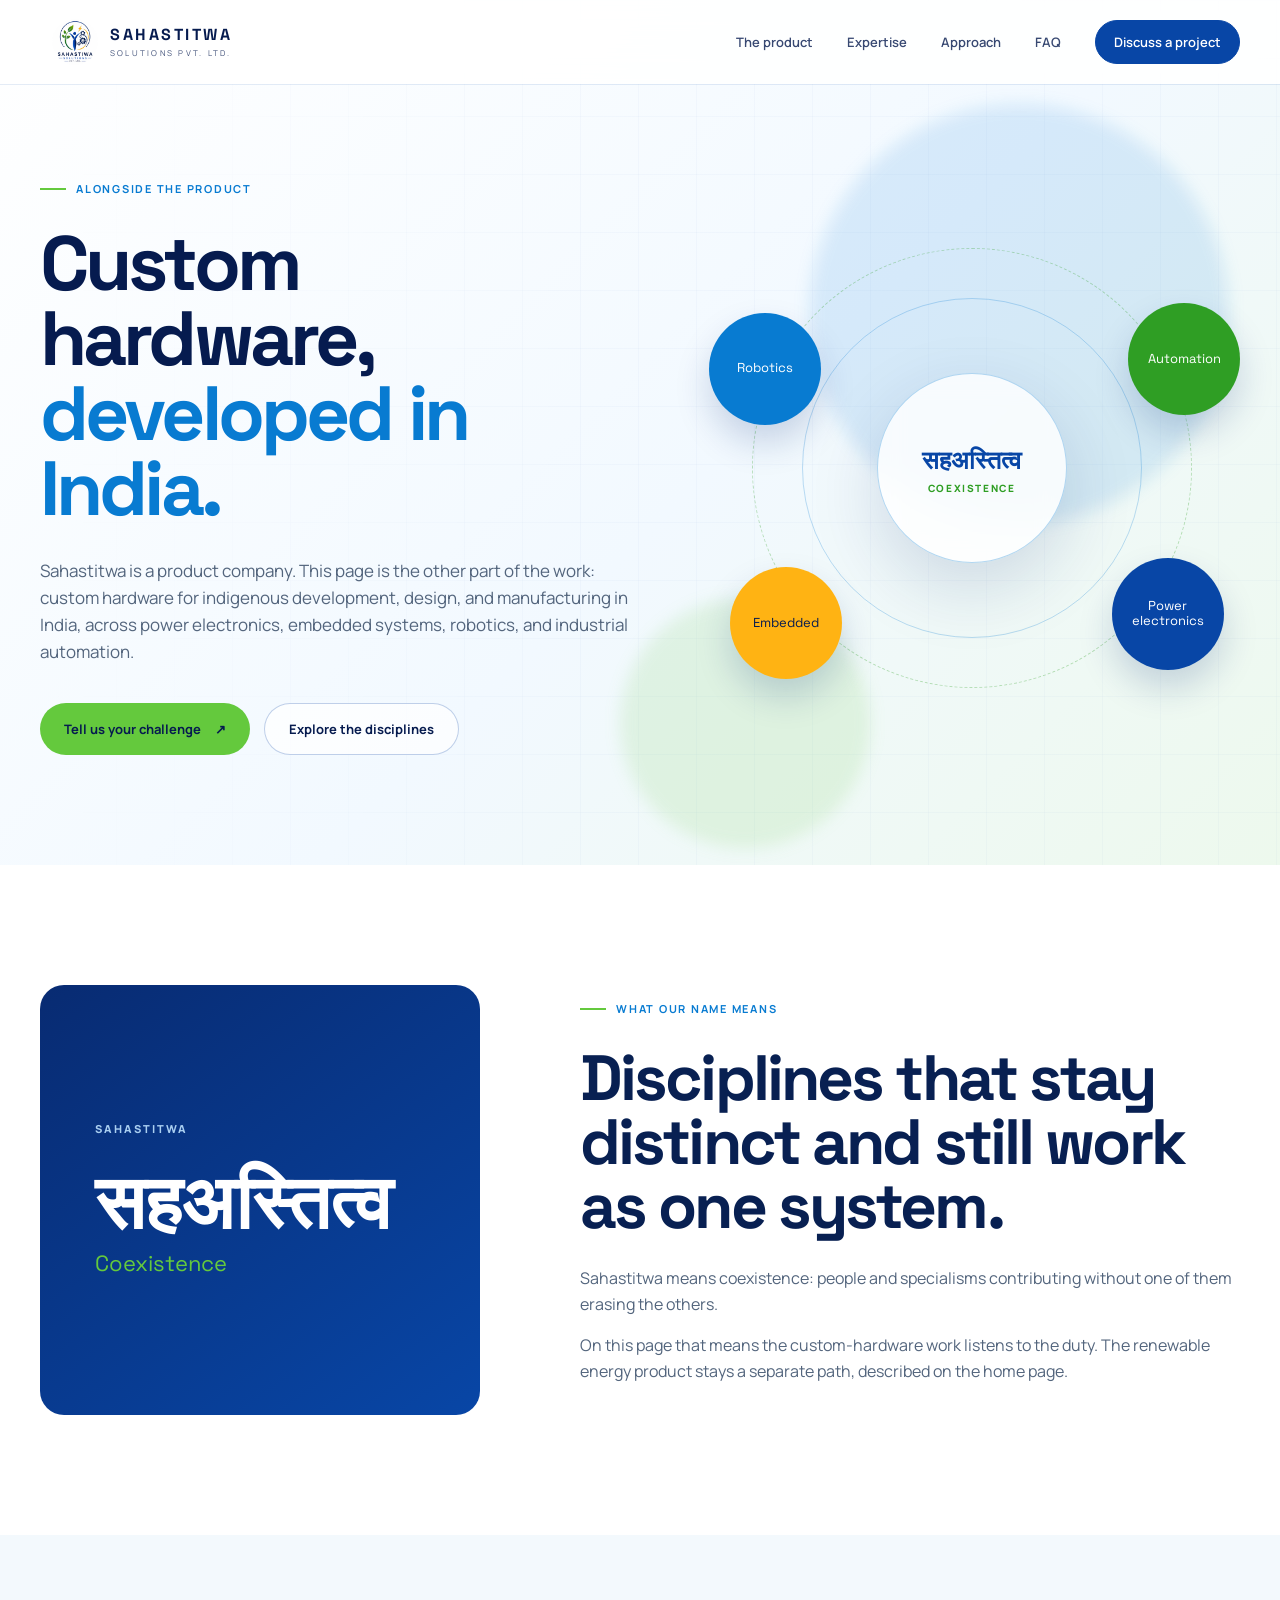
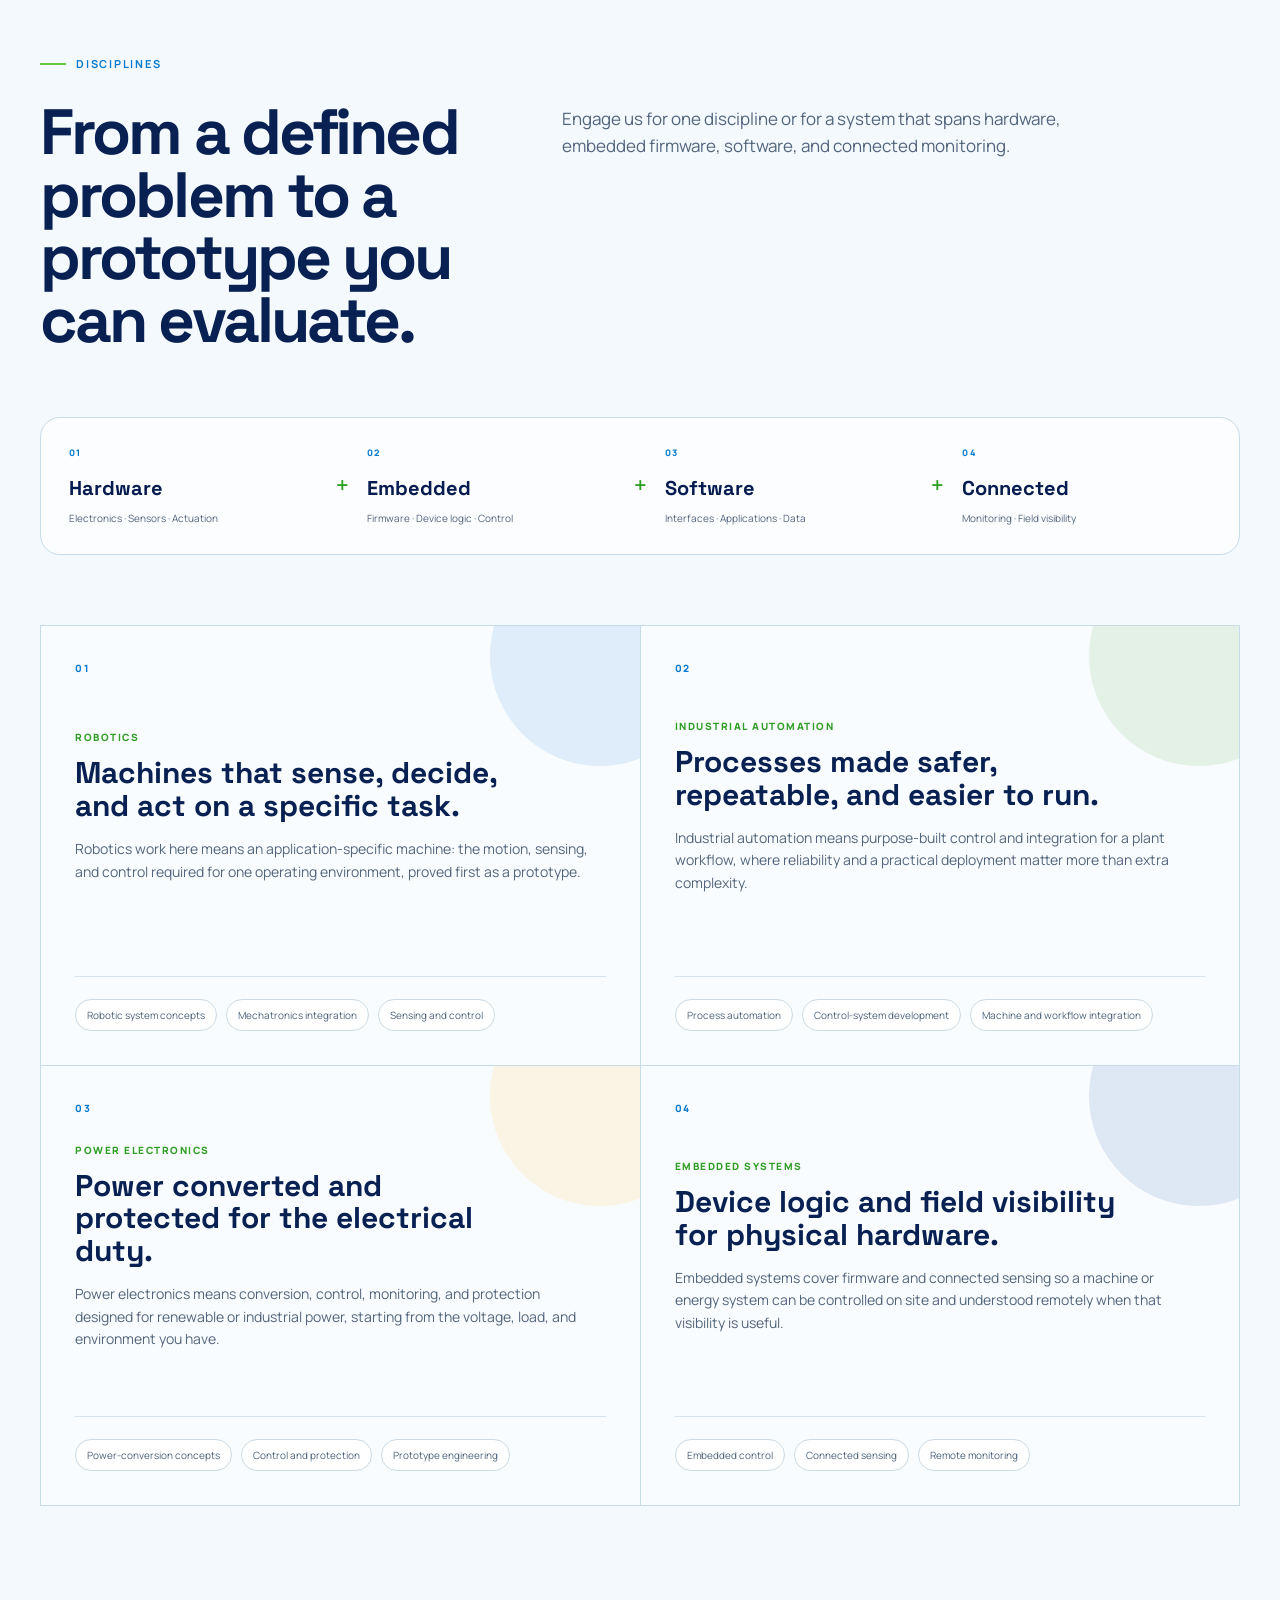
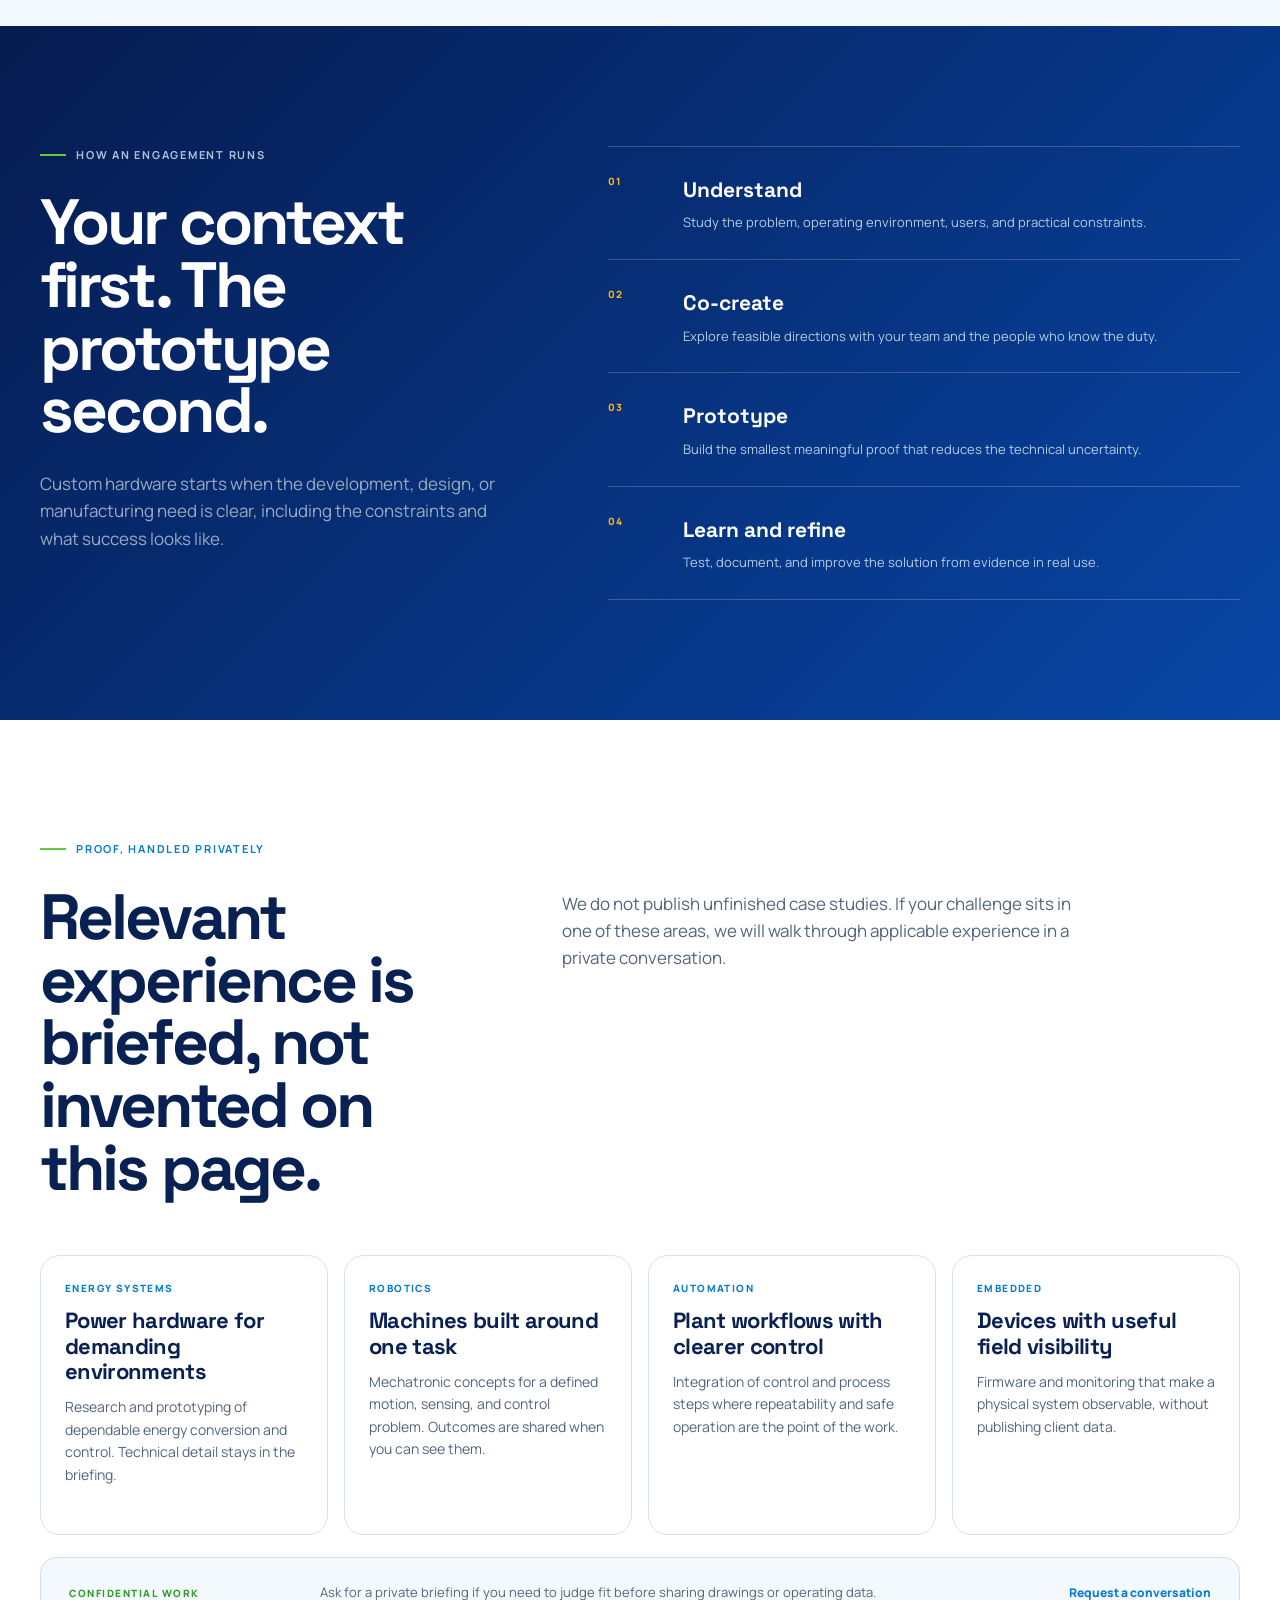
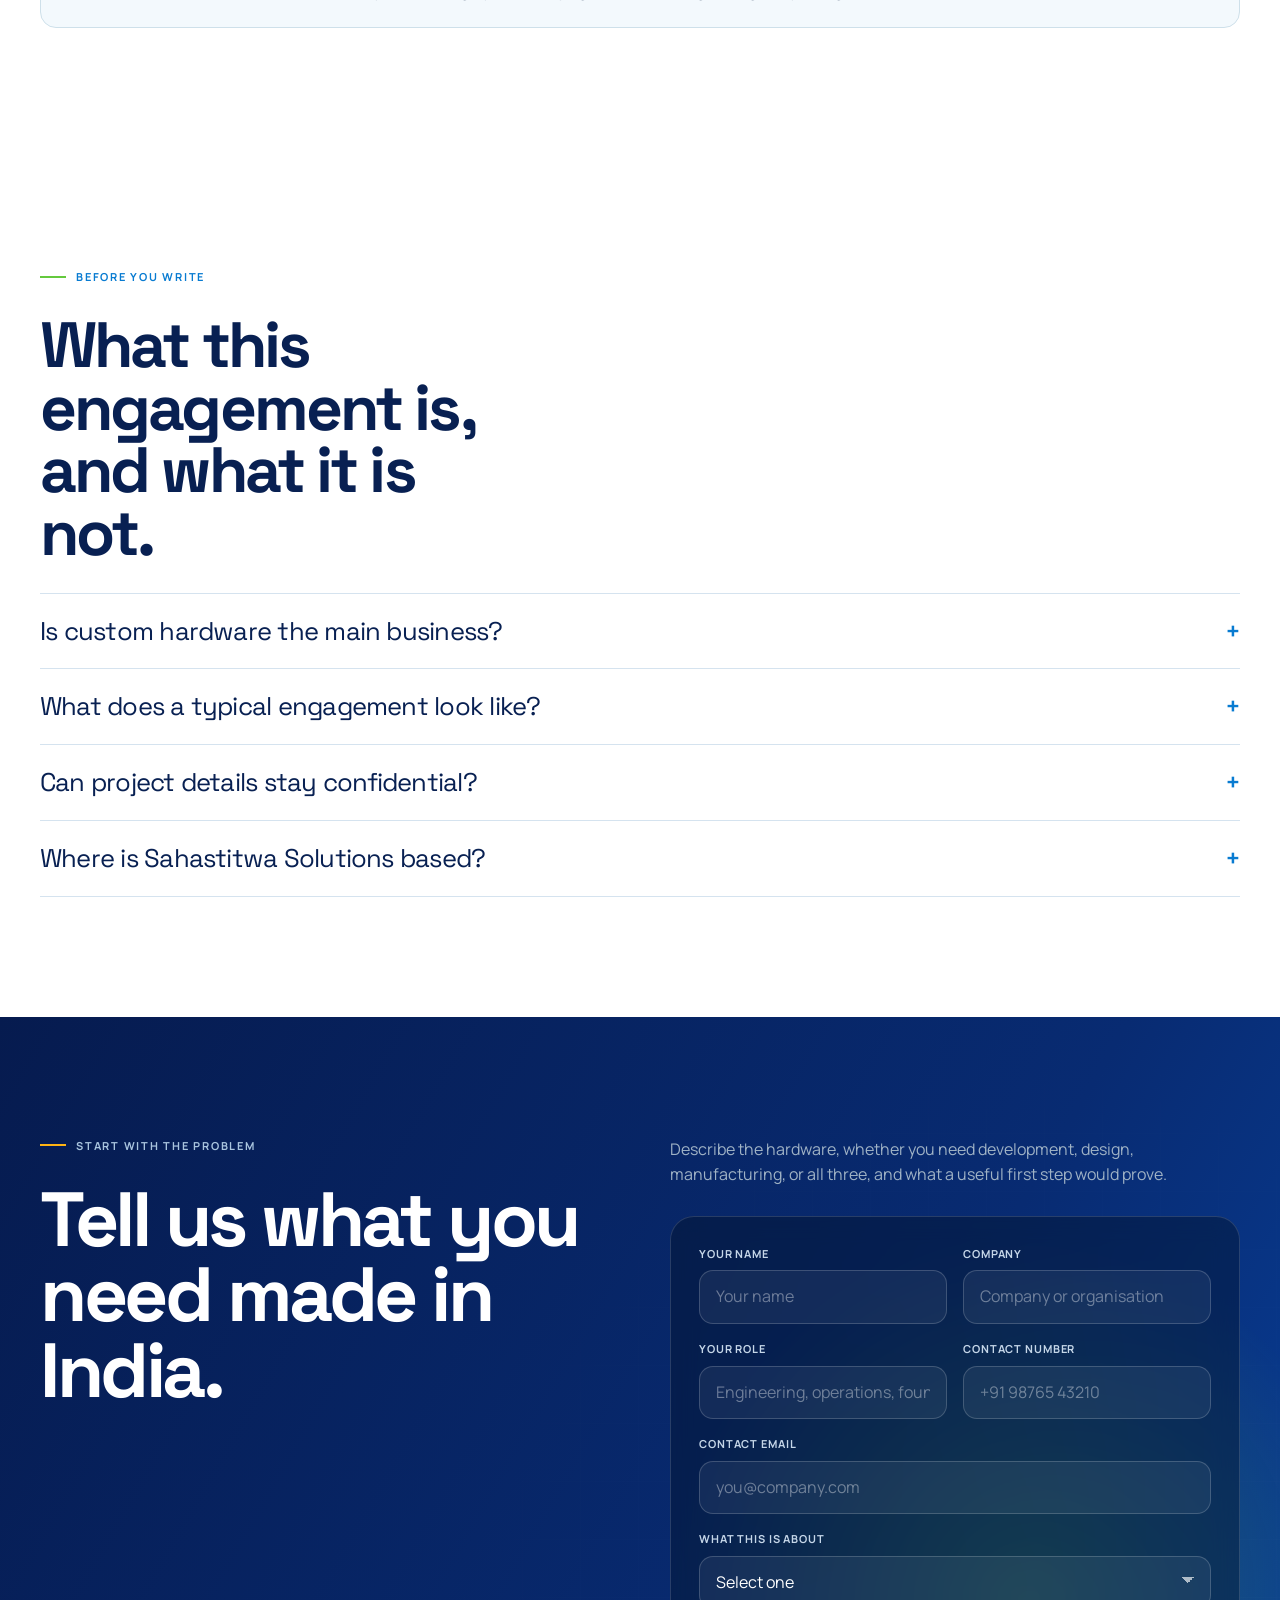
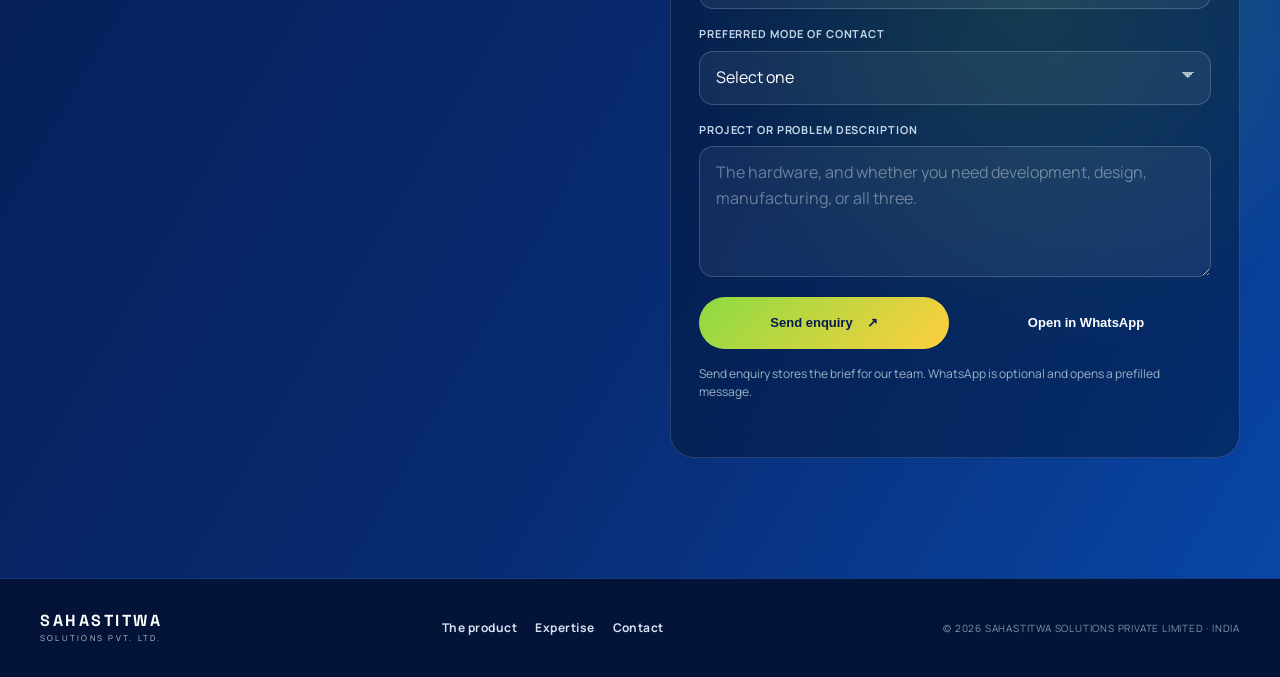
==== commit 675b49b1: "update product based company" ====
--- a/custom-solutions.html
+++ b/custom-solutions.html
@@ -4,16 +4,16 @@
   <meta charset="utf-8">
   <script>document.documentElement.classList.add("js")</script>
   <meta name="viewport" content="width=device-width, initial-scale=1">
-  <title>Custom Engineering: Power Electronics, Robotics, Automation | Sahastitwa</title>
-  <meta name="description" content="Custom engineering from Sahastitwa Solutions: power electronics, embedded systems, robotics, and industrial automation. We research and prototype hardware around your operating problem in India.">
+  <title>Custom Hardware for Design and Manufacturing in India | Sahastitwa</title>
+  <meta name="description" content="Alongside its renewable energy efficiency product, Sahastitwa Solutions provides custom hardware for indigenous development, design, and manufacturing in India.">
   <link rel="canonical" href="https://sahastitwa.in/custom-solutions.html">
   <meta name="robots" content="index, follow">
   <meta name="theme-color" content="#0846a6">
   <meta property="og:type" content="website">
   <meta property="og:site_name" content="Sahastitwa Solutions">
   <meta property="og:url" content="https://sahastitwa.in/custom-solutions.html">
-  <meta property="og:title" content="Custom Engineering: Power Electronics, Robotics, Automation | Sahastitwa">
-  <meta property="og:description" content="Research and prototyping across power electronics, embedded systems, robotics, and industrial automation.">
+  <meta property="og:title" content="Custom Hardware for Design and Manufacturing in India | Sahastitwa">
+  <meta property="og:description" content="Custom hardware for indigenous development, design, and manufacturing in India, alongside Sahastitwa’s renewable energy product.">
   <meta property="og:image" content="https://sahastitwa.in/assets/sahastitwa-logo.webp">
   <meta name="twitter:card" content="summary">
   <link rel="icon" href="assets/favicon.png" type="image/png">
@@ -28,15 +28,15 @@
       {
         "@type": "Service",
         "@id": "https://sahastitwa.in/custom-solutions.html#service",
-        "name": "Custom deep-tech hardware engineering",
-        "serviceType": "Hardware research, prototyping, and development",
+        "name": "Custom hardware for indigenous development, design, and manufacturing",
+        "serviceType": "Custom hardware development, design, and manufacturing in India",
         "provider": {
           "@type": "Organization",
           "name": "Sahastitwa Solutions Private Limited",
           "url": "https://sahastitwa.in/"
         },
         "areaServed": "IN",
-        "description": "Custom engineering across power electronics, embedded systems, robotics, and industrial automation for industrial plants, energy companies, OEMs, and technology teams.",
+        "description": "Custom hardware that supports indigenous development, design, and manufacturing in India. This sits alongside Sahastitwa’s product for renewable energy system efficiency.",
         "url": "https://sahastitwa.in/custom-solutions.html"
       },
       {
@@ -45,10 +45,10 @@
         "mainEntity": [
           {
             "@type": "Question",
-            "name": "Which engineering disciplines do you cover?",
+            "name": "Is custom hardware the main business?",
             "acceptedAnswer": {
               "@type": "Answer",
-              "text": "Power electronics, embedded systems, robotics, and industrial automation, spanning hardware, firmware, software, and connected monitoring."
+              "text": "No. Sahastitwa Solutions is a product company developing hardware that improves the efficiency of renewable energy systems. Custom hardware is an additional practice for indigenous development, design, and manufacturing in India."
             }
           },
           {
@@ -72,7 +72,7 @@
             "name": "Where is Sahastitwa Solutions based?",
             "acceptedAnswer": {
               "@type": "Answer",
-              "text": "Sahastitwa Solutions Private Limited is an Indian engineering company working with industrial, energy, OEM, and technology teams."
+              "text": "Sahastitwa Solutions Private Limited is a product company in India. It develops a renewable energy efficiency product and provides custom hardware for indigenous development, design, and manufacturing."
             }
           }
         ]
@@ -96,7 +96,7 @@
       <span></span><span></span><span></span><span class="sr-only">Open navigation</span>
     </button>
     <nav id="site-nav" class="site-nav" aria-label="Primary navigation" data-nav>
-      <a href="index.html">Home</a>
+      <a href="index.html#product">The product</a>
       <a href="#expertise">Expertise</a>
       <a href="#approach">Approach</a>
       <a href="#faq">FAQ</a>
@@ -111,9 +111,9 @@
       <div class="solutions-glow glow-green" aria-hidden="true"></div>
       <div class="container solutions-hero-layout">
         <div>
-          <p class="eyebrow dark"><span></span> Custom engineering</p>
-          <h1>Robotics, automation,<br><em>and power electronics.</em></h1>
-          <p class="solutions-intro">Sahastitwa Solutions researches and prototypes custom hardware for industrial plants, energy companies, OEMs, and technology teams in India. Embedded systems tie the electrical and mechanical work into something you can test on the real duty.</p>
+          <p class="eyebrow dark"><span></span> Alongside the product</p>
+          <h1>Custom hardware,<br><em>developed in India.</em></h1>
+          <p class="solutions-intro">Sahastitwa is a product company. This page is the other part of the work: custom hardware for indigenous development, design, and manufacturing in India, across power electronics, embedded systems, robotics, and industrial automation.</p>
           <div class="hero-actions">
             <a class="button button-primary" href="#contact">Tell us your challenge <span aria-hidden="true">↗</span></a>
             <a class="button solutions-outline" href="#expertise">Explore the disciplines</a>
@@ -142,7 +142,7 @@
           <p class="eyebrow dark"><span></span> What our name means</p>
           <h2>Disciplines that stay distinct and still work as one system.</h2>
           <p>Sahastitwa means coexistence: people and specialisms contributing without one of them erasing the others.</p>
-          <p>In practice that means we do not arrive with a fixed product. We listen to the duty, share the relevant expertise, and build with the people who know the plant, the machine, or the energy system.</p>
+          <p>On this page that means the custom-hardware work listens to the duty. The renewable energy product stays a separate path, described on the home page.</p>
         </div>
       </div>
     </section>
@@ -211,7 +211,7 @@
         <div class="section-heading light">
           <p class="eyebrow"><span></span> How an engagement runs</p>
           <h2>Your context first. The prototype second.</h2>
-          <p>Custom engineering starts when the problem, the constraints, and the definition of success are shared.</p>
+          <p>Custom hardware starts when the development, design, or manufacturing need is clear, including the constraints and what success looks like.</p>
         </div>
         <ol class="approach-steps">
           <li><span>01</span><div><h3>Understand</h3><p>Study the problem, operating environment, users, and practical constraints.</p></div></li>
@@ -267,8 +267,8 @@
         </div>
         <div class="faq-list">
           <details>
-            <summary>Which engineering disciplines do you cover?</summary>
-            <p>Power electronics, embedded systems, robotics, and industrial automation. A project can stay in one of those, or combine hardware, firmware, software, and connected monitoring.</p>
+            <summary>Is custom hardware the main business?</summary>
+            <p>No. Sahastitwa is a product company. The product improves the efficiency of renewable energy systems. This page is the additional practice: custom hardware for development, design, and manufacturing in India, including power electronics, embedded systems, robotics, and industrial automation.</p>
           </details>
           <details>
             <summary>What does a typical engagement look like?</summary>
@@ -280,7 +280,7 @@
           </details>
           <details>
             <summary>Where is Sahastitwa Solutions based?</summary>
-            <p>Sahastitwa Solutions Private Limited is an Indian engineering company. We work with industrial, energy, OEM, and technology teams that need hardware developed for their duty.</p>
+            <p>Sahastitwa Solutions Private Limited is a product company in India. The product is for renewable energy efficiency. Custom hardware on this page is for development, design, and manufacturing here.</p>
           </details>
         </div>
       </div>
@@ -291,10 +291,10 @@
       <div class="container contact-layout">
         <div>
           <p class="eyebrow"><span></span> Start with the problem</p>
-          <h2>What should the prototype prove?</h2>
+          <h2>Tell us what you need made in India.</h2>
         </div>
         <div class="contact-action">
-          <p>Describe the duty, the environment, and the result that would make the next engineering step obvious. Company and role help us route the conversation.</p>
+          <p>Describe the hardware, whether you need development, design, manufacturing, or all three, and what a useful first step would prove.</p>
           <form class="contact-form" name="project-enquiry" method="POST" action="/" data-netlify="true" netlify-honeypot="bot-field" data-contact-form="Custom solutions enquiry" novalidate>
             <input type="hidden" name="form-name" value="project-enquiry">
             <p class="hp-field" hidden><label>Leave this empty <input name="bot-field" tabindex="-1" autocomplete="off"></label></p>
@@ -323,6 +323,14 @@
               <input type="email" name="email" autocomplete="email" required placeholder="you@company.com">
             </label>
             <label class="form-field">
+              <span>What this is about</span>
+              <select name="interest" required>
+                <option value="" disabled selected>Select one</option>
+                <option value="Custom hardware for development, design, or manufacturing">Custom hardware for development, design, or manufacturing</option>
+                <option value="The renewable energy efficiency product">The renewable energy efficiency product</option>
+              </select>
+            </label>
+            <label class="form-field">
               <span>Preferred mode of contact</span>
               <select name="contact_mode" required>
                 <option value="" disabled selected>Select one</option>
@@ -333,7 +341,7 @@
             </label>
             <label class="form-field">
               <span>Project or problem description</span>
-              <textarea name="project_description" rows="4" required placeholder="Duty, environment, and what the prototype should prove."></textarea>
+              <textarea name="project_description" rows="4" required placeholder="The hardware, and whether you need development, design, manufacturing, or all three."></textarea>
             </label>
             <div class="form-actions">
               <button class="button button-primary" type="submit">Send enquiry <span aria-hidden="true">↗</span></button>
@@ -351,7 +359,7 @@
     <div class="container">
       <a class="brand footer-brand" href="index.html"><span><strong>Sahastitwa</strong><small>Solutions Pvt. Ltd.</small></span></a>
       <nav class="footer-links" aria-label="Footer">
-        <a href="index.html">Home</a>
+        <a href="index.html#product">The product</a>
         <a href="#expertise">Expertise</a>
         <a href="#contact">Contact</a>
       </nav>
--- a/styles.css
+++ b/styles.css
@@ -548,6 +548,7 @@
 .outcome-list, .outcome { border-color: rgba(255,255,255,.22); }
 .outcome > span { color: #d7ff76; }
 .outcome p { color: #d1e5f5; }
+.outcome a { color: #d7ff76; font-weight: 700; }
 
 .audience-section { background: linear-gradient(180deg, #f5fbff, #edf8ee); }
 .audience-line { border-color: #bfd8e7; }
